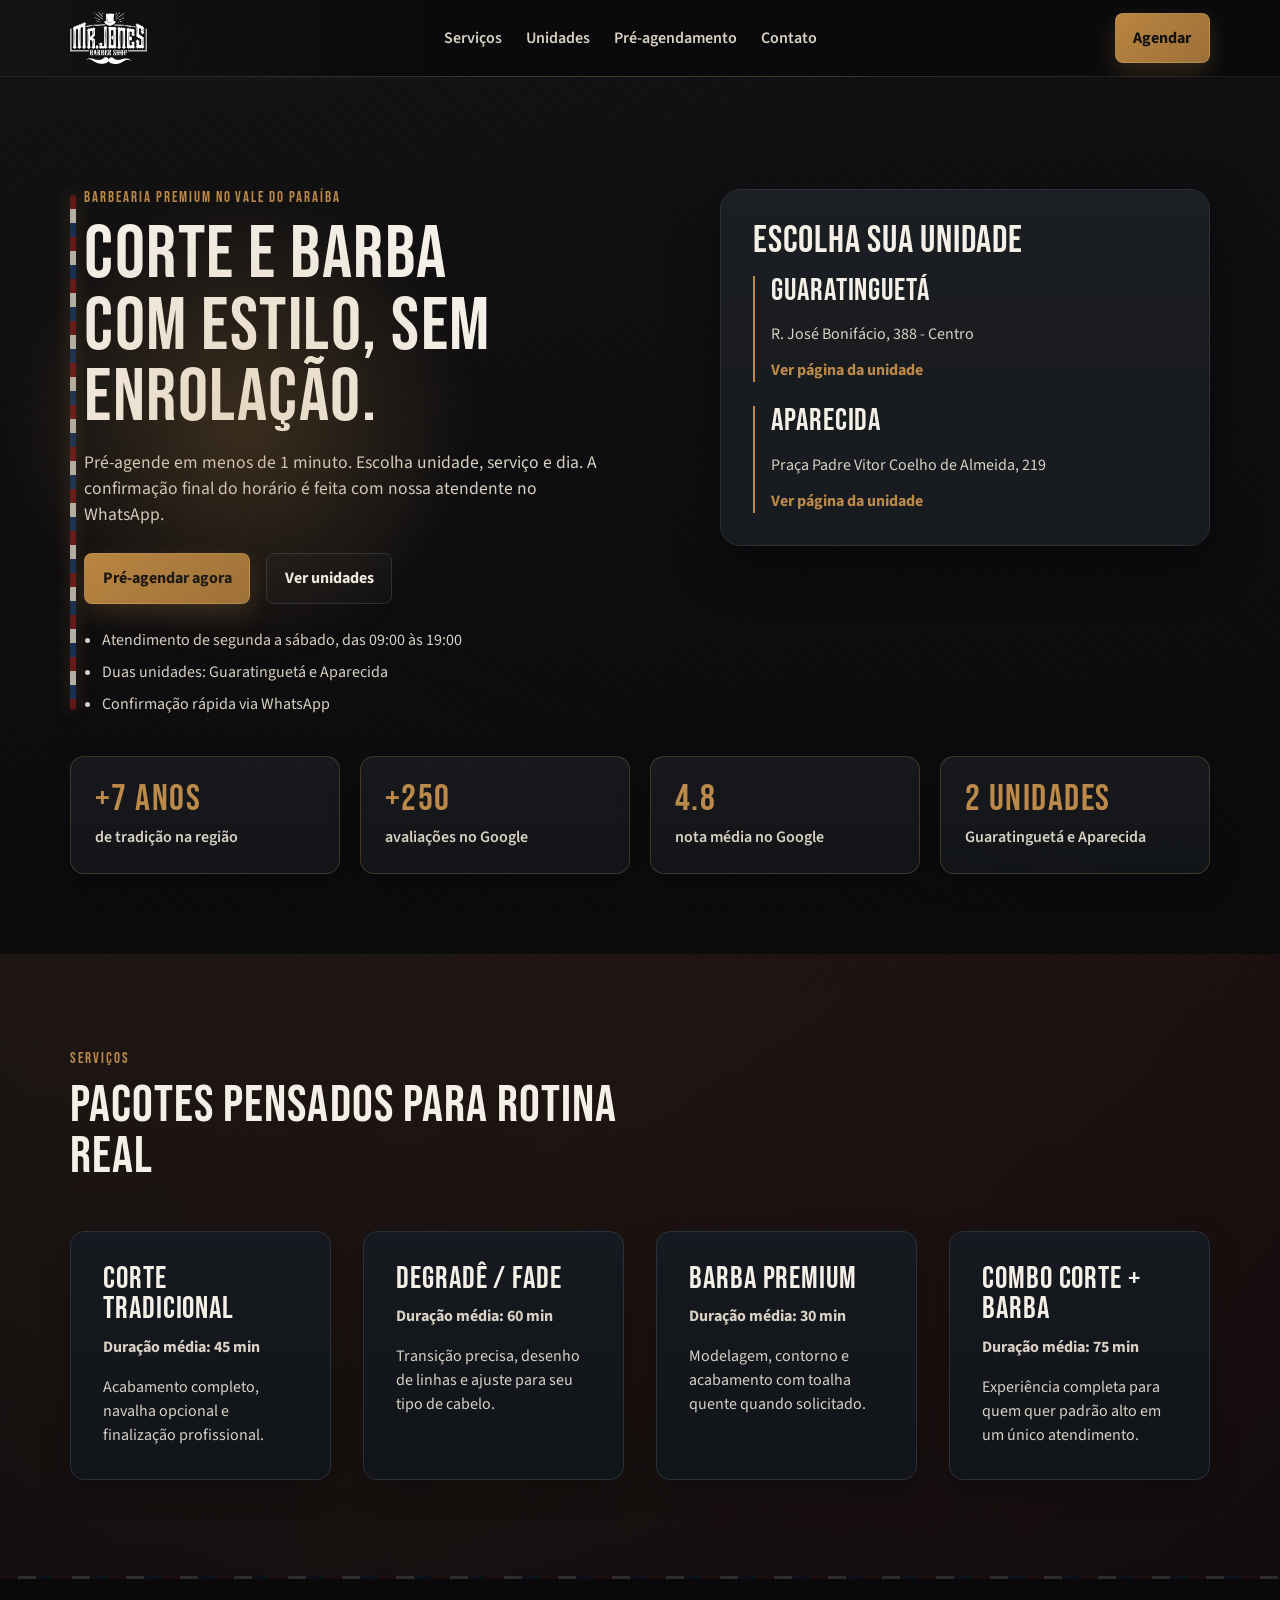
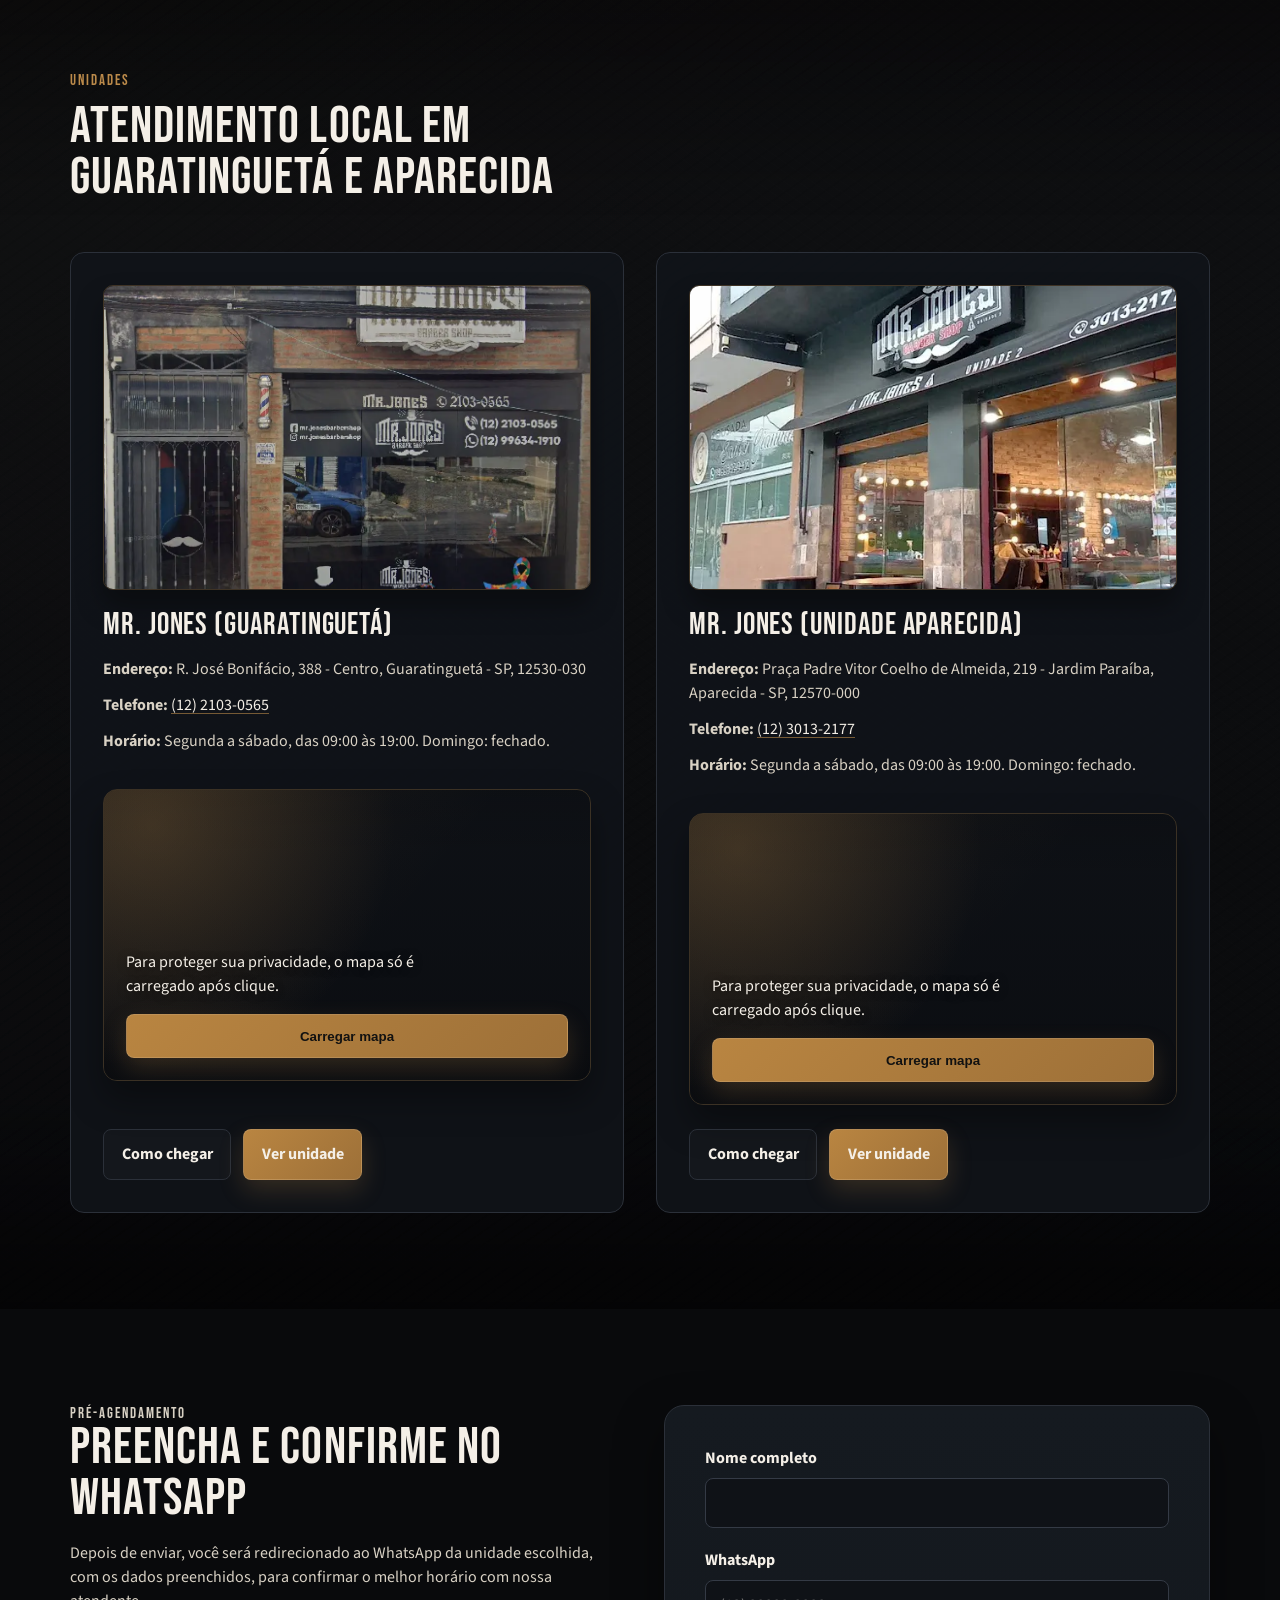
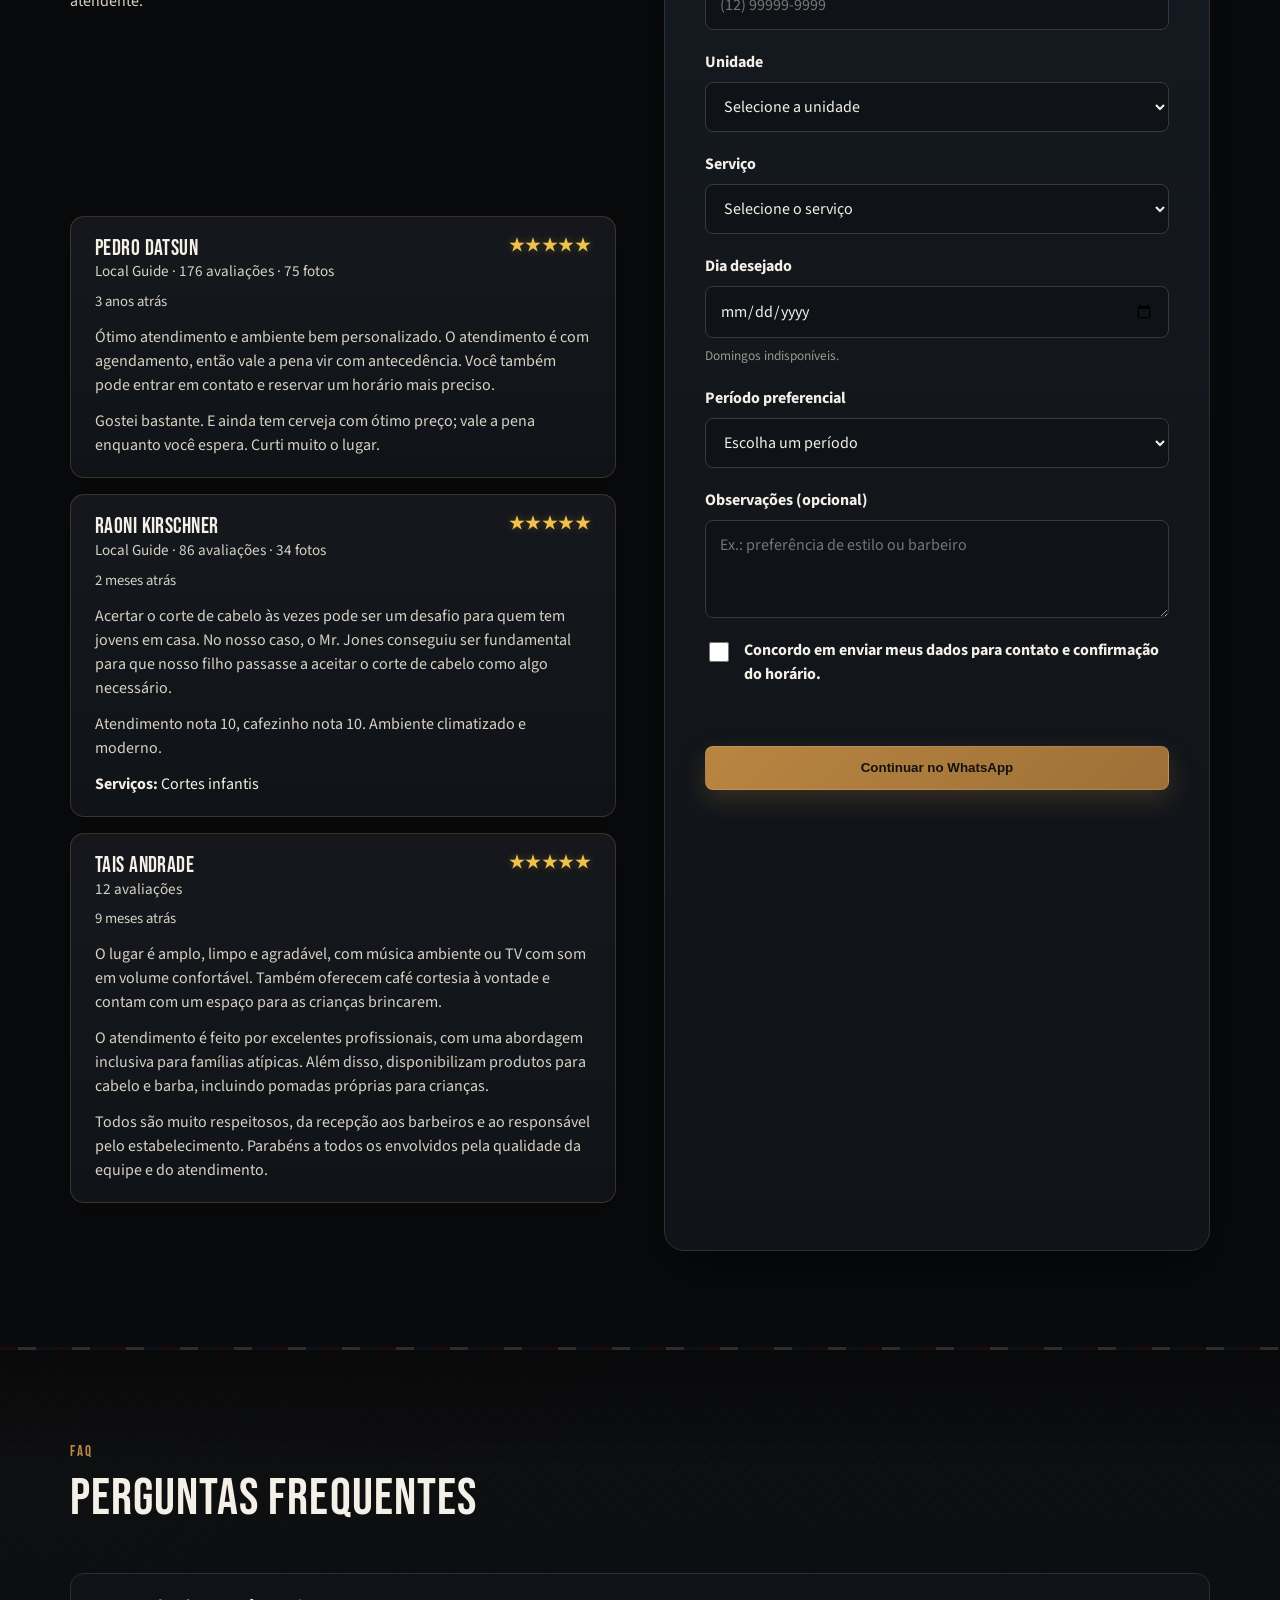
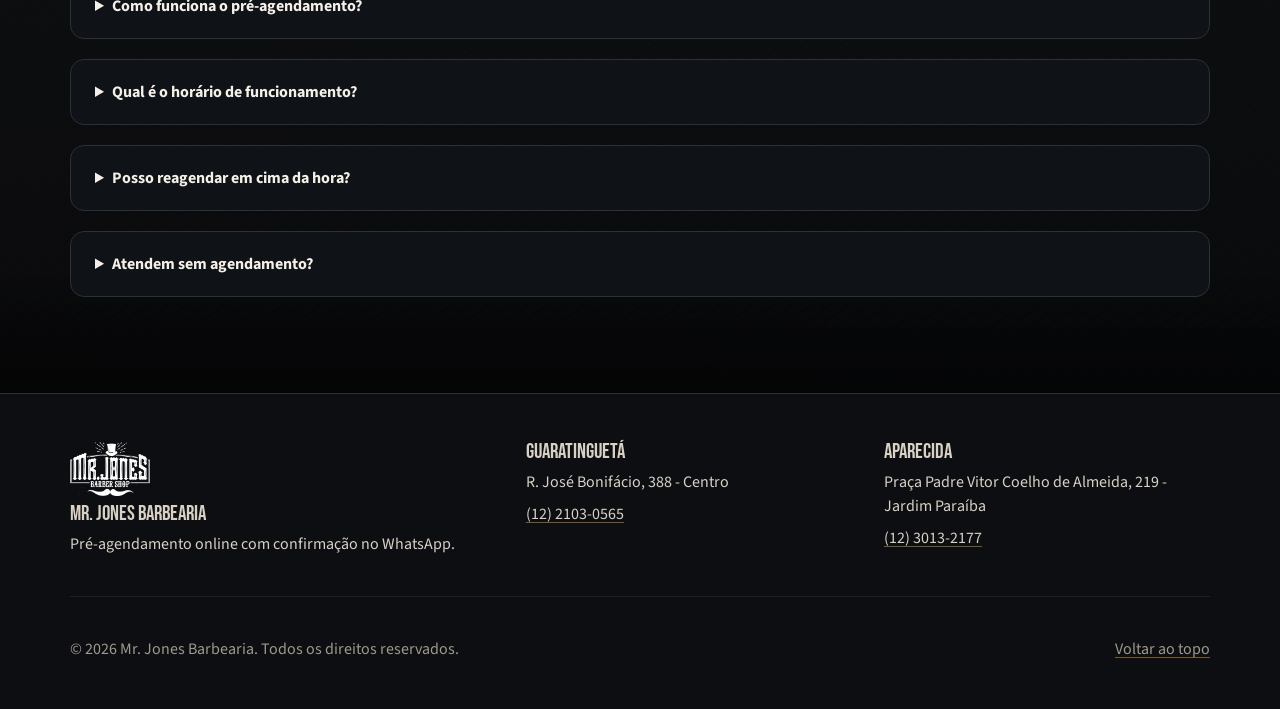
==== index.html @ 16ee0f57 "feat: landing page Mr. Jones com SEO local e mapas sob clique" ====
﻿<!doctype html>
<html lang="pt-BR">
<head>
  <meta charset="utf-8">
  <meta http-equiv="x-ua-compatible" content="ie=edge">
  <meta name="viewport" content="width=device-width, initial-scale=1">
  <title>Mr. Jones Barbearia | Guaratinguetá e Aparecida | Pré-agendamento</title>
  <meta name="description" content="Barbearia Mr. Jones em Guaratinguetá e Aparecida. Corte, barba e combo com pré-agendamento online e confirmação rápida no WhatsApp.">
  <meta name="robots" content="index,follow,max-image-preview:large,max-snippet:-1,max-video-preview:-1">
  <meta name="theme-color" content="#101113">
  <meta name="author" content="Mr. Jones Barbearia">
  <meta property="og:type" content="website">
  <meta property="og:locale" content="pt_BR">
  <meta property="og:title" content="Mr. Jones Barbearia | Guaratinguetá e Aparecida">
  <meta property="og:description" content="Pré-agende seu horário online e confirme com nosso atendimento pelo WhatsApp.">
  <meta property="og:url" content="https://SEU-DOMINIO.com.br/">
  <meta property="og:image" content="https://SEU-DOMINIO.com.br/assets/og-mr-jones.svg">
  <meta name="twitter:card" content="summary_large_image">
  <meta name="twitter:title" content="Mr. Jones Barbearia">
  <meta name="twitter:description" content="Corte e barba em Guaratinguetá e Aparecida com pré-agendamento online.">
  <link rel="canonical" href="https://SEU-DOMINIO.com.br/">
  <link rel="preconnect" href="https://fonts.googleapis.com">
  <link rel="preconnect" href="https://fonts.gstatic.com" crossorigin>
  <link href="https://fonts.googleapis.com/css2?family=Bebas+Neue&family=Source+Sans+3:wght@400;500;600;700&display=swap" rel="stylesheet">
  <link rel="icon" href="/assets/favicon.svg" type="image/svg+xml">
  <link rel="stylesheet" href="assets/site.css">
  <script type="application/ld+json">
    {
      "@context": "https://schema.org",
      "@graph": [
        {
          "@type": "Barbershop",
          "@id": "https://SEU-DOMINIO.com.br/#guaratingueta",
          "name": "Mr. Jones (Guaratinguetá)",
          "url": "https://SEU-DOMINIO.com.br/",
          "telephone": "+55 12 2103-0565",
          "address": {
            "@type": "PostalAddress",
            "streetAddress": "R. José Bonifácio, 388 - Centro",
            "addressLocality": "Guaratinguetá",
            "addressRegion": "SP",
            "postalCode": "12530-030",
            "addressCountry": "BR"
          },
          "areaServed": ["Guaratinguetá", "Aparecida"],
          "openingHoursSpecification": [
            {
              "@type": "OpeningHoursSpecification",
              "dayOfWeek": ["Monday","Tuesday","Wednesday","Thursday","Friday","Saturday"],
              "opens": "09:00",
              "closes": "19:00"
            }
          ]
        },
        {
          "@type": "Barbershop",
          "@id": "https://SEU-DOMINIO.com.br/#aparecida",
          "name": "Mr. Jones (Unidade Aparecida)",
          "url": "https://SEU-DOMINIO.com.br/",
          "telephone": "+55 12 3013-2177",
          "address": {
            "@type": "PostalAddress",
            "streetAddress": "Praça Padre Vitor Coelho de Almeida, 219 - Jardim Paraíba",
            "addressLocality": "Aparecida",
            "addressRegion": "SP",
            "postalCode": "12570-000",
            "addressCountry": "BR"
          },
          "areaServed": ["Aparecida", "Guaratinguetá"],
          "openingHoursSpecification": [
            {
              "@type": "OpeningHoursSpecification",
              "dayOfWeek": ["Monday","Tuesday","Wednesday","Thursday","Friday","Saturday"],
              "opens": "09:00",
              "closes": "19:00"
            }
          ]
        },
        {
          "@type": "FAQPage",
          "@id": "https://SEU-DOMINIO.com.br/#faq",
          "mainEntity": [
            {
              "@type": "Question",
              "name": "Como funciona o pré-agendamento?",
              "acceptedAnswer": {
                "@type": "Answer",
                "text": "Você preenche o formulário com unidade, serviço e dia desejado. Depois, é direcionado ao WhatsApp para confirmar o horário com a atendente."
              }
            },
            {
              "@type": "Question",
              "name": "Qual é o horário de atendimento?",
              "acceptedAnswer": {
                "@type": "Answer",
                "text": "Atendemos de segunda a sábado, das 09:00 às 19:00. Domingo: fechado."
              }
            },
            {
              "@type": "Question",
              "name": "Posso escolher a unidade no agendamento?",
              "acceptedAnswer": {
                "@type": "Answer",
                "text": "Sim. No formulário, você escolhe entre Guaratinguetá e Aparecida antes de confirmar no WhatsApp."
              }
            }
          ]
        }
      ]
    }
  </script>
</head>
<body>
  <a class="skip-link" href="#conteudo">Pular para o conteúdo principal</a>

  <header class="site-header" id="topo">
    <div class="container nav-wrap">
      <a href="#topo" class="brand" aria-label="Ir para o topo da página">
        <img class="brand-logo" src="/assets/img/logo-branca.webp" alt="Mr. Jones Barbearia" width="560" height="379">
      </a>
      <nav class="main-nav" aria-label="Navegação principal">
        <a href="/servicos/">Serviços</a>
        <a href="/unidades/">Unidades</a>
        <a href="#pre-agendamento">Pré-agendamento</a>
        <a href="#contato">Contato</a>
      </nav>
      <a class="btn btn-primary nav-cta" href="#pre-agendamento">Agendar</a>
      <button class="menu-toggle" type="button" aria-expanded="false" aria-controls="mobile-nav">
        Menu
      </button>
    </div>
    <nav class="mobile-nav" id="mobile-nav" aria-label="Navegação mobile">
      <a href="/servicos/">Serviços</a>
      <a href="/unidades/">Unidades</a>
      <a href="#pre-agendamento">Pré-agendamento</a>
      <a href="#contato">Contato</a>
    </nav>
  </header>

  <main id="conteudo">
    <section class="hero section-dark">
      <div class="texture-layer" aria-hidden="true"></div>
      <div class="container hero-grid">
        <div class="hero-copy" data-reveal>
          <p class="eyebrow">Barbearia premium no Vale do Paraíba</p>
          <h1>Corte e barba com estilo, sem enrolação.</h1>
          <p class="hero-lead">
            Pré-agende em menos de 1 minuto. Escolha unidade, serviço e dia. A confirmação final do horário é feita com nossa atendente no WhatsApp.
          </p>
          <div class="hero-actions">
            <a class="btn btn-primary" href="#pre-agendamento">Pré-agendar agora</a>
            <a class="btn btn-ghost" href="/unidades/">Ver unidades</a>
          </div>
          <ul class="hero-points" aria-label="Diferenciais">
            <li>Atendimento de segunda a sábado, das 09:00 às 19:00</li>
            <li>Duas unidades: Guaratinguetá e Aparecida</li>
            <li>Confirmação rápida via WhatsApp</li>
          </ul>
        </div>
        <aside class="hero-panel" data-reveal>
          <h2>Escolha sua unidade</h2>
          <div class="unit-quick">
            <article>
              <h3>Guaratinguetá</h3>
              <p>R. José Bonifácio, 388 - Centro</p>
              <a href="/unidades/guaratingueta/" class="text-link">Ver página da unidade</a>
            </article>
            <article>
              <h3>Aparecida</h3>
              <p>Praça Padre Vitor Coelho de Almeida, 219</p>
              <a href="/unidades/aparecida/" class="text-link">Ver página da unidade</a>
            </article>
          </div>
        </aside>
      </div>
      <div class="container authority-strip" data-reveal>
        <article class="authority-item">
          <p class="authority-number">+7 anos</p>
          <p class="authority-label">de tradição na região</p>
        </article>
        <article class="authority-item">
          <p class="authority-number">+250</p>
          <p class="authority-label">avaliações no Google</p>
        </article>
        <article class="authority-item">
          <p class="authority-number">4.8</p>
          <p class="authority-label">nota média no Google</p>
        </article>
        <article class="authority-item">
          <p class="authority-number">2 unidades</p>
          <p class="authority-label">Guaratinguetá e Aparecida</p>
        </article>
      </div>
    </section>

    <section class="section" id="servicos">
      <div class="container">
        <div class="section-head" data-reveal>
          <p class="eyebrow">Serviços</p>
          <h2>Pacotes pensados para rotina real</h2>
        </div>
        <div class="services-grid">
          <article class="card" data-reveal>
            <h3>Corte Tradicional</h3>
            <p class="card-meta">Duração média: 45 min</p>
            <p>Acabamento completo, navalha opcional e finalização profissional.</p>
          </article>
          <article class="card" data-reveal>
            <h3>Degradê / Fade</h3>
            <p class="card-meta">Duração média: 60 min</p>
            <p>Transição precisa, desenho de linhas e ajuste para seu tipo de cabelo.</p>
          </article>
          <article class="card" data-reveal>
            <h3>Barba Premium</h3>
            <p class="card-meta">Duração média: 30 min</p>
            <p>Modelagem, contorno e acabamento com toalha quente quando solicitado.</p>
          </article>
          <article class="card" data-reveal>
            <h3>Combo Corte + Barba</h3>
            <p class="card-meta">Duração média: 75 min</p>
            <p>Experiência completa para quem quer padrão alto em um único atendimento.</p>
          </article>
        </div>
      </div>
    </section>

    <section class="section section-dark" id="unidades">
      <div class="texture-layer texture-layer-soft" aria-hidden="true"></div>
      <div class="container">
        <div class="section-head" data-reveal>
          <p class="eyebrow">Unidades</p>
          <h2>Atendimento local em Guaratinguetá e Aparecida</h2>
        </div>
        <div class="units-grid">
          <article class="unit-card" id="unidade-guaratingueta" data-reveal>
            <img class="unit-photo" src="assets/img/fachada-guaratingueta.webp" alt="Fachada da unidade Mr. Jones em Guaratinguetá" width="1001" height="815" loading="lazy">
            <h3>Mr. Jones (Guaratinguetá)</h3>
            <p><strong>Endereço:</strong> R. José Bonifácio, 388 - Centro, Guaratinguetá - SP, 12530-030</p>
            <p><strong>Telefone:</strong> <a href="tel:+551221030565">(12) 2103-0565</a></p>
            <p><strong>Horário:</strong> Segunda a sábado, das 09:00 às 19:00. Domingo: fechado.</p>
            <div class="unit-map-wrap">
              <div class="map-gate" data-map-embed data-map-title="Mapa da unidade Mr. Jones Guaratinguetá" data-map-src="https://www.google.com/maps/embed?pb=!1m18!1m12!1m3!1d3677.715045527085!2d-45.1947347!3d-22.813020299999998!2m3!1f0!2f0!3f0!3m2!1i1024!2i768!4f13.1!3m3!1m2!1s0x94ccc457a8fec66d%3A0xc14eb8229929caf8!2sMr.%20Jones%20(Guaratinguet%C3%A1)!5e0!3m2!1spt-BR!2sbr!4v1773173645947!5m2!1spt-BR!2sbr">
                <img class="map-cover" src="/maps-guara.png" alt="Prévia do mapa da unidade Mr. Jones Guaratinguetá" width="1024" height="1024" loading="lazy" decoding="async">
                <div class="map-gate-overlay">
                  <p>Para proteger sua privacidade, o mapa só é carregado após clique.</p>
                  <button type="button" class="btn btn-primary map-load-btn">Carregar mapa</button>
                </div>
              </div>
            </div>
            <div class="unit-actions">
              <a class="btn btn-ghost" href="https://www.google.com/maps/search/?api=1&query=R.+Jose+Bonifacio,+388+-+Centro,+Guaratingueta+-+SP" target="_blank" rel="noopener noreferrer">Como chegar</a>
              <a class="btn btn-primary" href="/unidades/guaratingueta/">Ver unidade</a>
            </div>
          </article>
          <article class="unit-card" id="unidade-aparecida" data-reveal>
            <img class="unit-photo" src="assets/img/fachada-aparecida.webp" alt="Fachada da unidade Mr. Jones em Aparecida" width="574" height="1020" loading="lazy">
            <h3>Mr. Jones (Unidade Aparecida)</h3>
            <p><strong>Endereço:</strong> Praça Padre Vitor Coelho de Almeida, 219 - Jardim Paraíba, Aparecida - SP, 12570-000</p>
            <p><strong>Telefone:</strong> <a href="tel:+551230132177">(12) 3013-2177</a></p>
            <p><strong>Horário:</strong> Segunda a sábado, das 09:00 às 19:00. Domingo: fechado.</p>
            <div class="unit-map-wrap">
              <div class="map-gate" data-map-embed data-map-title="Mapa da unidade Mr. Jones Aparecida" data-map-src="https://www.google.com/maps/embed?pb=!1m18!1m12!1m3!1d3677.0380559800387!2d-45.2244747!3d-22.838081499999998!2m3!1f0!2f0!3f0!3m2!1i1024!2i768!4f13.1!3m3!1m2!1s0x94ccc31ebae0893d%3A0xf783b76e450ad492!2sMr.%20Jones%20(Unidade%20Aparecida)!5e0!3m2!1spt-BR!2sbr!4v1773173598299!5m2!1spt-BR!2sbr">
                <img class="map-cover" src="/maps-aparecida.png" alt="Prévia do mapa da unidade Mr. Jones Aparecida" width="1024" height="1024" loading="lazy" decoding="async">
                <div class="map-gate-overlay">
                  <p>Para proteger sua privacidade, o mapa só é carregado após clique.</p>
                  <button type="button" class="btn btn-primary map-load-btn">Carregar mapa</button>
                </div>
              </div>
            </div>
            <div class="unit-actions">
              <a class="btn btn-ghost" href="https://www.google.com/maps/search/?api=1&query=Praca+Padre+Vitor+Coelho+de+Almeida,+219+-+Jardim+Paraiba,+Aparecida+-+SP" target="_blank" rel="noopener noreferrer">Como chegar</a>
              <a class="btn btn-primary" href="/unidades/aparecida/">Ver unidade</a>
            </div>
          </article>
        </div>
      </div>
    </section>

    <section class="section" id="pre-agendamento">
      <div class="container booking-grid">
        <div class="section-head booking-copy" data-reveal>
          <p class="eyebrow">Pré-agendamento</p>
          <h2>Preencha e confirme no WhatsApp</h2>
          <p>
            Depois de enviar, você será redirecionado ao WhatsApp da unidade escolhida, com os dados preenchidos, para confirmar o melhor horário com nossa atendente.
          </p>
          <div class="reviews-stack" aria-label="Avaliações de clientes">
            <article class="review-card" data-reveal>
              <header class="review-head">
                <div class="review-author">
                  <h3>Marco Aurélio Borges Silva</h3>
                  <p>2 avaliações</p>
                </div>
                <p class="review-stars" aria-label="5 de 5">&#9733;&#9733;&#9733;&#9733;&#9733;</p>
              </header>
              <p class="review-time">há um ano</p>
              <p>Sou cliente desde a inauguração. Excelente atendimento.</p>
            </article>

            <article class="review-card" data-reveal>
              <header class="review-head">
                <div class="review-author">
                  <h3>Pedro Datsun</h3>
                  <p>Local Guide · 176 avaliações · 75 fotos</p>
                </div>
                <p class="review-stars" aria-label="5 de 5">&#9733;&#9733;&#9733;&#9733;&#9733;</p>
              </header>
              <p class="review-time">3 anos atrás</p>
              <p>
                Ótimo atendimento e ambiente bem personalizado. O atendimento é com agendamento, então vale a pena vir com antecedência.
                Você também pode entrar em contato e reservar um horário mais preciso.
              </p>
              <p>
                Gostei bastante. E ainda tem cerveja com ótimo preço; vale a pena enquanto você espera.
                Curti muito o lugar.
              </p>
            </article>

            <article class="review-card" data-reveal>
              <header class="review-head">
                <div class="review-author">
                  <h3>Raoni Kirschner</h3>
                  <p>Local Guide · 86 avaliações · 34 fotos</p>
                </div>
                <p class="review-stars" aria-label="5 de 5">&#9733;&#9733;&#9733;&#9733;&#9733;</p>
              </header>
              <p class="review-time">2 meses atrás</p>
              <p>
                Acertar o corte de cabelo às vezes pode ser um desafio para quem tem jovens em casa.
                No nosso caso, o Mr. Jones conseguiu ser fundamental para que nosso filho passasse a
                aceitar o corte de cabelo como algo necessário.
              </p>
              <p>Atendimento nota 10, cafezinho nota 10. Ambiente climatizado e moderno.</p>
              <p class="review-service"><strong>Serviços:</strong> Cortes infantis</p>
            </article>

            <article class="review-card" data-reveal>
              <header class="review-head">
                <div class="review-author">
                  <h3>Tais Andrade</h3>
                  <p>12 avaliações</p>
                </div>
                <p class="review-stars" aria-label="5 de 5">&#9733;&#9733;&#9733;&#9733;&#9733;</p>
              </header>
              <p class="review-time">9 meses atrás</p>
              <p>
                O lugar é amplo, limpo e agradável, com música ambiente ou TV com som em volume confortável.
                Também oferecem café cortesia à vontade e contam com um espaço para as crianças brincarem.
              </p>
              <p>
                O atendimento é feito por excelentes profissionais, com uma abordagem inclusiva para famílias atípicas.
                Além disso, disponibilizam produtos para cabelo e barba, incluindo pomadas próprias para crianças.
              </p>
              <p>
                Todos são muito respeitosos, da recepção aos barbeiros e ao responsável pelo estabelecimento.
                Parabéns a todos os envolvidos pela qualidade da equipe e do atendimento.
              </p>
            </article>
          </div>
        </div>

        <form class="booking-form" id="booking-form" novalidate data-reveal>
          <div class="form-row">
            <label for="nome">Nome completo</label>
            <input id="nome" name="nome" type="text" autocomplete="name" required>
          </div>

          <div class="form-row">
            <label for="telefone">WhatsApp</label>
            <input id="telefone" name="telefone" type="tel" autocomplete="tel" placeholder="(12) 99999-9999" required>
          </div>

          <div class="form-row">
            <label for="unidade">Unidade</label>
            <select id="unidade" name="unidade" required>
              <option value="">Selecione a unidade</option>
              <option value="guaratingueta">Mr. Jones (Guaratinguetá)</option>
              <option value="aparecida">Mr. Jones (Unidade Aparecida)</option>
            </select>
          </div>

          <div class="form-row">
            <label for="servico">Serviço</label>
            <select id="servico" name="servico" required>
              <option value="">Selecione o serviço</option>
              <option value="Corte Tradicional">Corte Tradicional</option>
              <option value="Degradê / Fade">Degradê / Fade</option>
              <option value="Barba Premium">Barba Premium</option>
              <option value="Combo Corte + Barba">Combo Corte + Barba</option>
            </select>
          </div>

          <div class="form-row">
            <label for="data">Dia desejado</label>
            <input id="data" name="data" type="date" required>
            <small class="hint">Domingos indisponíveis.</small>
          </div>

          <div class="form-row">
            <label for="periodo">Período preferencial</label>
            <select id="periodo" name="periodo" required>
              <option value="">Escolha um período</option>
              <option value="Manhã (09:00-12:00)">Manhã (09:00-12:00)</option>
              <option value="Tarde (12:00-17:00)">Tarde (12:00-17:00)</option>
              <option value="Fim de tarde (17:00-19:00)">Fim de tarde (17:00-19:00)</option>
            </select>
          </div>

          <div class="form-row">
            <label for="observacoes">Observações (opcional)</label>
            <textarea id="observacoes" name="observacoes" rows="3" placeholder="Ex.: preferência de estilo ou barbeiro"></textarea>
          </div>

          <div class="form-row checkbox-row">
            <input id="consentimento" name="consentimento" type="checkbox" required>
            <label for="consentimento">Concordo em enviar meus dados para contato e confirmação do horário.</label>
          </div>

          <p class="form-feedback" id="form-feedback" role="status" aria-live="polite"></p>

          <button type="submit" class="btn btn-primary btn-block">Continuar no WhatsApp</button>
        </form>
      </div>
    </section>

    <section class="section section-dark" id="faq">
      <div class="texture-layer texture-layer-soft" aria-hidden="true"></div>
      <div class="container">
        <div class="section-head" data-reveal>
          <p class="eyebrow">FAQ</p>
          <h2>Perguntas frequentes</h2>
        </div>
        <div class="faq-grid">
          <details data-reveal>
            <summary>Como funciona o pré-agendamento?</summary>
            <p>Você escolhe unidade, serviço e dia desejado. Em seguida, abrimos o WhatsApp da unidade para confirmação final do horário.</p>
          </details>
          <details data-reveal>
            <summary>Qual é o horário de funcionamento?</summary>
            <p>Segunda a sábado, das 09:00 às 19:00. Domingo: fechado.</p>
          </details>
          <details data-reveal>
            <summary>Posso reagendar em cima da hora?</summary>
            <p>Sim, sujeito à disponibilidade da agenda da unidade. O canal mais rápido para ajuste é o WhatsApp.</p>
          </details>
          <details data-reveal>
            <summary>Atendem sem agendamento?</summary>
            <p>Quando houver vaga no momento, sim. Recomendamos pré-agendar para reduzir a espera.</p>
          </details>
        </div>
      </div>
    </section>
  </main>

  <footer class="site-footer" id="contato">
    <div class="container footer-grid">
      <div>
        <img class="footer-logo" src="/assets/img/logo-branca.webp" alt="Mr. Jones Barbearia" width="560" height="379">
        <p class="footer-title">Mr. Jones Barbearia</p>
        <p>Pré-agendamento online com confirmação no WhatsApp.</p>
      </div>
      <div>
        <p class="footer-title">Guaratinguetá</p>
        <p>R. José Bonifácio, 388 - Centro</p>
        <p><a href="tel:+551221030565">(12) 2103-0565</a></p>
      </div>
      <div>
        <p class="footer-title">Aparecida</p>
        <p>Praça Padre Vitor Coelho de Almeida, 219 - Jardim Paraíba</p>
        <p><a href="tel:+551230132177">(12) 3013-2177</a></p>
      </div>
    </div>
    <div class="container footer-bottom">
      <p>© <span id="year"></span> Mr. Jones Barbearia. Todos os direitos reservados.</p>
      <a href="#topo">Voltar ao topo</a>
    </div>
  </footer>

  <script src="assets/site.js" defer></script>
</body>
</html>
---- assets/site.css ----
:root {
  --bg-900: #090a0c;
  --bg-850: #101113;
  --bg-800: #14171b;
  --bg-700: #1a1f26;
  --text-100: #f4efe7;
  --text-200: #d8d1c4;
  --text-300: #9f988c;
  --accent: #bb8a4a;
  --accent-2: #8f1d1d;
  --gold-star: #f0c24b;
  --barber-red: #862020;
  --barber-blue: #1f3d69;
  --barber-ivory: #e9e2d6;
  --line: #2b3039;
  --success: #2c8b66;
  --motion-fast: 240ms;
  --motion-med: 420ms;
  --motion-slow: 14s;
  --scroll-shift: 0px;

  --shadow-soft: 0 10px 30px rgba(0, 0, 0, 0.24);
  --shadow-hard: 0 20px 50px rgba(0, 0, 0, 0.42);

  --space-1: 4px;
  --space-2: 8px;
  --space-3: 12px;
  --space-4: 16px;
  --space-5: 20px;
  --space-6: 24px;
  --space-8: 32px;
  --space-10: 40px;
  --space-12: 48px;
  --space-16: 64px;
  --space-20: 80px;

  --radius-sm: 8px;
  --radius-md: 14px;
  --radius-lg: 20px;

  --container: 1140px;

  --font-heading: "Bebas Neue", "Arial Narrow", sans-serif;
  --font-body: "Source Sans 3", "Segoe UI", sans-serif;
}

*,
*::before,
*::after {
  box-sizing: border-box;
}

html {
  scroll-behavior: smooth;
}

body {
  margin: 0;
  background:
    radial-gradient(circle at 12% 8%, rgba(187, 138, 74, 0.1), transparent 33%),
    radial-gradient(circle at 84% 16%, rgba(143, 29, 29, 0.11), transparent 38%),
    linear-gradient(160deg, rgba(255, 255, 255, 0.02), transparent 35%),
    var(--bg-900);
  color: var(--text-100);
  font: 400 1rem/1.5 var(--font-body);
  min-height: 100%;
  text-rendering: optimizeLegibility;
  position: relative;
  isolation: isolate;
  overflow-x: hidden;
}

body::before,
body::after {
  content: "";
  position: fixed;
  pointer-events: none;
}

body::before {
  inset: -10%;
  z-index: 0;
  background-image:
    repeating-linear-gradient(
      115deg,
      rgba(255, 255, 255, 0.02) 0 1px,
      transparent 1px 7px
    ),
    repeating-linear-gradient(
      25deg,
      rgba(0, 0, 0, 0.16) 0 2px,
      transparent 2px 9px
    );
  mix-blend-mode: soft-light;
  opacity: 0.4;
  animation: steelDrift 26s linear infinite;
  transform: translate3d(0, calc(var(--scroll-shift) * -0.07), 0);
}

body::after {
  inset: 0;
  z-index: 0;
  background-image:
    radial-gradient(circle, rgba(255, 255, 255, 0.05) 0 1px, transparent 1px),
    radial-gradient(circle, rgba(255, 255, 255, 0.035) 0 1px, transparent 1px);
  background-size: 3px 3px, 4px 4px;
  background-position: 0 0, 1px 2px;
  opacity: 0.16;
  animation: grainShift 1.8s steps(2, end) infinite;
  transform: translate3d(0, calc(var(--scroll-shift) * -0.02), 0);
}

body > .site-header,
body > main,
body > .site-footer {
  position: relative;
  z-index: 1;
}

img {
  max-width: 100%;
  display: block;
}

a {
  color: inherit;
  text-decoration-color: rgba(187, 138, 74, 0.6);
  text-underline-offset: 3px;
}

a:hover,
a:focus-visible {
  text-decoration-color: var(--accent);
}

.skip-link {
  position: absolute;
  left: -9999px;
  top: auto;
}

.skip-link:focus {
  left: var(--space-4);
  top: var(--space-4);
  background: var(--bg-700);
  border: 1px solid var(--accent);
  padding: var(--space-2) var(--space-4);
  border-radius: var(--radius-sm);
  z-index: 999;
}

.container {
  width: min(var(--container), calc(100% - 2rem));
  margin-inline: auto;
}

.section {
  position: relative;
  padding: clamp(4.5rem, 8vw, 6rem) 0;
}

.section-dark {
  background: linear-gradient(180deg, rgba(16, 17, 19, 0.9), rgba(9, 10, 12, 0.88));
}

.section-dark::before,
.section-dark::after {
  content: "";
  position: absolute;
  left: 0;
  right: 0;
  pointer-events: none;
}

.section-dark::before {
  top: 0;
  height: 3px;
  background: repeating-linear-gradient(
    90deg,
    var(--barber-red) 0 18px,
    var(--barber-ivory) 18px 36px,
    var(--barber-blue) 36px 54px
  );
  opacity: 0.3;
  animation: stripeRun var(--motion-slow) linear infinite;
}

.section-dark::after {
  top: 0;
  bottom: 0;
  background: linear-gradient(
    180deg,
    rgba(0, 0, 0, 0.42) 0%,
    transparent 18%,
    transparent 82%,
    rgba(0, 0, 0, 0.46) 100%
  );
}

.texture-layer {
  position: absolute;
  inset: 0;
  pointer-events: none;
  background-image:
    linear-gradient(140deg, rgba(187, 138, 74, 0.12), transparent 42%),
    linear-gradient(18deg, rgba(143, 29, 29, 0.12), transparent 45%),
    repeating-linear-gradient(
      35deg,
      rgba(255, 255, 255, 0.03) 0 1px,
      transparent 1px 8px
    ),
    repeating-linear-gradient(
      -35deg,
      rgba(0, 0, 0, 0.16) 0 2px,
      transparent 2px 11px
    );
  background-size: auto, auto, 420px 420px, 360px 360px;
  background-position: center center, center center, 0 0, 0 0;
  mix-blend-mode: soft-light;
  opacity: 0.66;
  animation: textureDrift 22s linear infinite;
  transform: translate3d(0, calc(var(--scroll-shift) * -0.12), 0);
  will-change: transform;
}

.texture-layer-soft {
  opacity: 0.45;
  animation-duration: 30s;
}

.section > .container {
  position: relative;
  z-index: 1;
}

.site-header {
  position: sticky;
  top: 0;
  z-index: 20;
  background:
    linear-gradient(90deg, rgba(255, 255, 255, 0.035), transparent 35%),
    rgba(9, 10, 12, 0.88);
  backdrop-filter: blur(12px);
  border-bottom: 1px solid rgba(255, 255, 255, 0.06);
  transition: border-color var(--motion-fast) ease, box-shadow var(--motion-fast) ease;
}

.site-header::after {
  content: "";
  position: absolute;
  left: 0;
  right: 0;
  bottom: -1px;
  height: 1px;
  background: linear-gradient(90deg, transparent, rgba(187, 138, 74, 0.8), transparent);
  opacity: 0.4;
}

.site-header.is-scrolled {
  border-bottom-color: rgba(187, 138, 74, 0.24);
  box-shadow: 0 14px 30px rgba(0, 0, 0, 0.36);
}

.nav-wrap {
  min-height: 76px;
  display: flex;
  align-items: center;
  justify-content: space-between;
  gap: var(--space-4);
}

.brand {
  display: inline-flex;
  align-items: center;
  text-decoration: none;
}

.brand-logo {
  width: auto;
  height: 52px;
  object-fit: contain;
}

.main-nav {
  display: flex;
  align-items: center;
  gap: var(--space-6);
}

.main-nav a {
  position: relative;
  text-decoration: none;
  color: var(--text-200);
  font-weight: 600;
  transition: color var(--motion-fast) ease;
}

.main-nav a::after {
  content: "";
  position: absolute;
  left: 0;
  right: 0;
  bottom: -8px;
  height: 2px;
  border-radius: 999px;
  background: linear-gradient(90deg, var(--accent), transparent 85%);
  transform: scaleX(0);
  transform-origin: left;
  transition: transform var(--motion-fast) ease;
}

.main-nav a:hover,
.main-nav a:focus-visible {
  color: var(--text-100);
}

.main-nav a:hover::after,
.main-nav a:focus-visible::after {
  transform: scaleX(1);
}

.btn {
  border: 1px solid transparent;
  border-radius: var(--radius-sm);
  padding: 0.78rem 1.1rem;
  font-weight: 700;
  text-decoration: none;
  display: inline-flex;
  align-items: center;
  justify-content: center;
  transition:
    transform var(--motion-fast) ease,
    background-color var(--motion-fast) ease,
    border-color var(--motion-fast) ease,
    box-shadow var(--motion-fast) ease;
  min-height: 44px;
  position: relative;
  overflow: hidden;
}

.btn:hover,
.btn:focus-visible {
  transform: translateY(-2px);
}

.btn::after {
  content: "";
  position: absolute;
  top: -135%;
  left: -42%;
  width: 34%;
  height: 270%;
  background: linear-gradient(
    95deg,
    rgba(255, 255, 255, 0) 0%,
    rgba(255, 255, 255, 0.45) 48%,
    rgba(255, 255, 255, 0) 100%
  );
  opacity: 0;
  transform: translateX(-220%) rotate(16deg);
}

.btn:hover::after,
.btn:focus-visible::after {
  opacity: 0.85;
  animation: buttonSweep 860ms ease;
}

.btn-primary {
  background: linear-gradient(135deg, #b98541, #9d7038);
  color: #111;
  border-color: rgba(255, 255, 255, 0.12);
  box-shadow: 0 10px 24px rgba(187, 138, 74, 0.22);
}

.btn-primary:hover,
.btn-primary:focus-visible {
  background: linear-gradient(135deg, #c69553, #ad7c3f);
}

.btn-ghost {
  border-color: var(--line);
  color: var(--text-100);
  background: rgba(255, 255, 255, 0.02);
}

.btn-ghost:hover,
.btn-ghost:focus-visible {
  border-color: #4a515c;
  background: rgba(255, 255, 255, 0.05);
}

.btn-block {
  width: 100%;
}

.menu-toggle {
  display: none;
  appearance: none;
  border: 1px solid var(--line);
  background: transparent;
  color: var(--text-100);
  padding: 0.65rem 0.95rem;
  border-radius: var(--radius-sm);
  font-weight: 700;
  min-height: 44px;
}

.mobile-nav {
  display: none;
  border-top: 1px solid rgba(255, 255, 255, 0.07);
  background: #0e1014;
}

.mobile-nav a {
  display: block;
  padding: var(--space-4) 1rem;
  text-decoration: none;
  color: var(--text-200);
  border-bottom: 1px solid rgba(255, 255, 255, 0.05);
  font-weight: 600;
}

.mobile-nav.is-open {
  display: block;
}

.hero {
  padding: clamp(5rem, 9vw, 7rem) 0 clamp(4rem, 7vw, 5rem);
  position: relative;
  overflow: clip;
}

.hero::before {
  content: "";
  position: absolute;
  inset: 0;
  pointer-events: none;
  background:
    radial-gradient(circle at 18% 22%, rgba(255, 255, 255, 0.07), transparent 38%),
    linear-gradient(160deg, rgba(0, 0, 0, 0.35), transparent 45%);
  opacity: 0.42;
}

.hero::after {
  content: "";
  position: absolute;
  width: 38%;
  min-width: 240px;
  aspect-ratio: 1;
  right: -8%;
  top: 12%;
  border-radius: 50%;
  background: radial-gradient(circle, rgba(187, 138, 74, 0.25), transparent 68%);
  filter: blur(12px);
  pointer-events: none;
  animation: emberPulse 10s ease-in-out infinite;
  transform: translate3d(0, calc(var(--scroll-shift) * -0.22), 0);
}

.hero-grid {
  display: grid;
  grid-template-columns: 1.1fr 0.9fr;
  gap: clamp(2rem, 4vw, 3.25rem);
  align-items: start;
  margin-bottom: var(--space-10);
}

.eyebrow {
  margin: 0 0 var(--space-3);
  text-transform: uppercase;
  letter-spacing: 0.13em;
  color: var(--accent);
  font: 400 0.95rem/1.2 var(--font-heading);
}

h1,
h2,
h3,
h4 {
  margin: 0 0 var(--space-4);
  color: var(--text-100);
}

h1 {
  font: 400 clamp(2.6rem, 7vw, 4.7rem) / 0.95 var(--font-heading);
  letter-spacing: 0.02em;
  max-width: 15ch;
}

h2 {
  font: 400 clamp(2rem, 4.8vw, 3.25rem) / 0.98 var(--font-heading);
  letter-spacing: 0.02em;
}

h3 {
  font: 400 clamp(1.4rem, 2.4vw, 2rem) / 1 var(--font-heading);
  letter-spacing: 0.03em;
}

.hero-lead {
  margin: 0 0 var(--space-6);
  color: var(--text-200);
  font-size: 1.1rem;
  max-width: 58ch;
}

.hero-copy {
  position: relative;
  padding-left: 14px;
}

.hero-copy::before {
  content: "";
  position: absolute;
  left: 0;
  top: 6px;
  bottom: 6px;
  width: 6px;
  border-radius: 999px;
  background: repeating-linear-gradient(
    180deg,
    var(--barber-red) 0 14px,
    var(--barber-ivory) 14px 28px,
    var(--barber-blue) 28px 42px
  );
  box-shadow:
    0 0 16px rgba(187, 138, 74, 0.25),
    inset 0 0 8px rgba(0, 0, 0, 0.45);
  animation: poleFlow 3.2s linear infinite;
}

.hero-actions {
  display: flex;
  flex-wrap: wrap;
  gap: var(--space-4);
  margin-bottom: var(--space-6);
}

.hero-points {
  margin: 0;
  padding-left: 1.1rem;
  display: grid;
  gap: var(--space-2);
  color: var(--text-200);
}

.hero-panel {
  border: 1px solid var(--line);
  border-radius: var(--radius-lg);
  padding: var(--space-8);
  background:
    linear-gradient(180deg, rgba(255, 255, 255, 0.03), rgba(255, 255, 255, 0.01)),
    #14171b;
  box-shadow: var(--shadow-hard);
  position: relative;
  overflow: hidden;
  transition: transform var(--motion-med) ease, border-color var(--motion-med) ease;
}

.hero-panel::before {
  content: "";
  position: absolute;
  top: -110%;
  left: -36%;
  width: 64%;
  height: 250%;
  background: linear-gradient(
    100deg,
    rgba(255, 255, 255, 0) 0%,
    rgba(255, 255, 255, 0.08) 48%,
    rgba(255, 255, 255, 0) 100%
  );
  transform: translateX(-80%) rotate(10deg);
  animation: panelSweep 10s ease-in-out infinite;
}

.hero-panel h2 {
  font-size: clamp(1.8rem, 3vw, 2.4rem);
}

.unit-quick {
  display: grid;
  gap: var(--space-6);
}

.unit-quick article {
  border-left: 2px solid var(--accent);
  padding-left: var(--space-4);
}

.unit-quick p {
  margin: 0 0 var(--space-3);
  color: var(--text-200);
}

.text-link {
  color: var(--accent);
  text-decoration: none;
  font-weight: 700;
}

.text-link:hover,
.text-link:focus-visible {
  text-decoration: underline;
}

.section-head {
  max-width: 72ch;
  margin-bottom: clamp(2rem, 4vw, 3rem);
}

.authority-strip {
  display: grid;
  grid-template-columns: repeat(4, minmax(0, 1fr));
  gap: var(--space-5);
}

.authority-item {
  border: 1px solid rgba(187, 138, 74, 0.28);
  border-radius: var(--radius-md);
  padding: var(--space-6);
  background:
    linear-gradient(180deg, rgba(255, 255, 255, 0.04), rgba(255, 255, 255, 0.015)),
    rgba(16, 18, 22, 0.9);
  box-shadow: var(--shadow-soft);
  text-align: left;
}

.authority-number {
  margin: 0 0 var(--space-2);
  font: 400 clamp(1.7rem, 3vw, 2.3rem) / 1 var(--font-heading);
  letter-spacing: 0.04em;
  color: var(--accent);
}

.authority-label {
  margin: 0;
  color: var(--text-200);
  font-weight: 600;
}

.services-grid {
  display: grid;
  grid-template-columns: repeat(4, minmax(0, 1fr));
  gap: var(--space-8);
}

.card {
  border: 1px solid var(--line);
  border-radius: var(--radius-md);
  padding: var(--space-8);
  background: linear-gradient(180deg, #161a20, #111419);
  box-shadow: var(--shadow-soft);
  position: relative;
  overflow: hidden;
  transition:
    transform var(--motion-med) cubic-bezier(0.2, 0.75, 0.22, 1),
    border-color var(--motion-med) ease,
    box-shadow var(--motion-med) ease;
}

.card::before,
.unit-card::before,
.booking-form::before,
.faq-grid details::before {
  content: "";
  position: absolute;
  top: 0;
  left: -25%;
  width: 40%;
  height: 2px;
  background: linear-gradient(90deg, rgba(187, 138, 74, 0.9), transparent);
  opacity: 0.8;
  transform: translateX(-180%);
  transition: transform var(--motion-med) ease;
}

.card p {
  margin: 0;
  color: var(--text-200);
}

.card-meta {
  margin: -6px 0 var(--space-4) !important;
  color: var(--accent);
  font-weight: 700;
}

.units-grid {
  display: grid;
  grid-template-columns: repeat(2, minmax(0, 1fr));
  gap: var(--space-8);
}

.unit-card {
  border: 1px solid var(--line);
  border-radius: var(--radius-md);
  padding: var(--space-8);
  background: rgba(17, 20, 25, 0.92);
  display: flex;
  flex-direction: column;
  position: relative;
  overflow: hidden;
  transition:
    transform var(--motion-med) cubic-bezier(0.2, 0.75, 0.22, 1),
    border-color var(--motion-med) ease,
    box-shadow var(--motion-med) ease;
}

.unit-card p {
  margin: 0 0 var(--space-3);
  color: var(--text-200);
}

.unit-photo {
  width: 100%;
  height: auto;
  aspect-ratio: 16 / 10;
  object-fit: cover;
  border-radius: calc(var(--radius-md) - 4px);
  border: 1px solid rgba(187, 138, 74, 0.28);
  margin-bottom: var(--space-5);
  box-shadow: 0 16px 28px rgba(0, 0, 0, 0.32);
}

.unit-photo-hero {
  margin-bottom: var(--space-6);
}

.unit-card a {
  color: var(--text-100);
}

.unit-actions {
  margin-top: auto;
  padding-top: var(--space-6);
  display: flex;
  flex-wrap: wrap;
  gap: var(--space-3);
}

.unit-map-wrap {
  margin-top: var(--space-6);
  border-radius: var(--radius-md);
  overflow: hidden;
  border: 1px solid rgba(187, 138, 74, 0.26);
  box-shadow: 0 18px 34px rgba(0, 0, 0, 0.34);
  position: relative;
}

.unit-map-wrap::before {
  content: "";
  position: absolute;
  inset: 0;
  pointer-events: none;
  background:
    linear-gradient(180deg, rgba(0, 0, 0, 0.12), transparent 24%, transparent 80%, rgba(0, 0, 0, 0.28)),
    linear-gradient(130deg, rgba(187, 138, 74, 0.12), transparent 55%);
}

.map-gate {
  position: relative;
  min-height: 290px;
  overflow: hidden;
}

.map-cover {
  position: absolute;
  inset: 0;
  width: 100%;
  height: 100%;
  object-fit: cover;
  filter: saturate(0.92) contrast(1.02) brightness(0.72);
  transform: scale(1.02);
}

.map-gate::after {
  content: "";
  position: absolute;
  inset: 0;
  background:
    radial-gradient(circle at 10% 12%, rgba(187, 138, 74, 0.24), transparent 48%),
    linear-gradient(180deg, rgba(10, 12, 16, 0.18), rgba(10, 12, 16, 0.8));
  z-index: 1;
}

.map-gate-overlay {
  position: relative;
  z-index: 2;
  min-height: 290px;
  display: flex;
  flex-direction: column;
  justify-content: flex-end;
  gap: var(--space-4);
  padding: clamp(1rem, 2vw, 1.35rem);
}

.map-gate p {
  margin: 0;
  color: var(--text-100);
  max-width: 40ch;
  text-shadow: 0 1px 8px rgba(0, 0, 0, 0.5);
}

.map-gate-actions {
  display: flex;
  flex-wrap: wrap;
  gap: var(--space-3);
}

.unit-map-wrap iframe {
  display: block;
  width: 100%;
  min-height: 290px;
  border: 0;
  filter: grayscale(0.16) contrast(1.03) saturate(0.95);
}

.booking-grid {
  display: grid;
  grid-template-columns: minmax(0, 1fr) minmax(0, 1fr);
  gap: var(--space-12);
}

.booking-copy {
  display: flex;
  flex-direction: column;
}

.booking-copy > p {
  margin: 0;
  color: var(--text-200);
}

.reviews-stack {
  margin-top: var(--space-8);
  display: grid;
  gap: var(--space-4);
}

.review-card {
  border: 1px solid rgba(187, 138, 74, 0.26);
  border-radius: var(--radius-md);
  padding: var(--space-5) var(--space-6);
  background:
    linear-gradient(180deg, rgba(255, 255, 255, 0.03), rgba(255, 255, 255, 0.01)),
    rgba(15, 18, 23, 0.9);
  box-shadow: var(--shadow-soft);
  position: relative;
  overflow: hidden;
}

.review-card::before {
  content: "";
  position: absolute;
  top: 0;
  left: -30%;
  width: 44%;
  height: 2px;
  background: linear-gradient(90deg, rgba(187, 138, 74, 0.88), transparent);
  transform: translateX(-200%);
  transition: transform var(--motion-med) ease;
}

.review-head {
  display: flex;
  align-items: flex-start;
  justify-content: space-between;
  gap: var(--space-4);
  margin-bottom: var(--space-2);
}

.review-author h3 {
  margin: 0;
  font: 400 clamp(1.05rem, 2vw, 1.35rem) / 1.1 var(--font-heading);
  letter-spacing: 0.02em;
}

.review-author p {
  margin: var(--space-1) 0 0;
  color: var(--text-300);
  font-size: 0.95rem;
}

.review-card .review-stars {
  margin: 0;
  color: var(--gold-star);
  font: 700 1.08rem/1 var(--font-body);
  letter-spacing: 0.08em;
  white-space: nowrap;
  text-shadow: 0 0 8px rgba(240, 194, 75, 0.28);
}

.review-time {
  margin: 0 0 var(--space-3);
  color: var(--text-300);
  font-size: 0.92rem;
}

.review-card p {
  margin: 0 0 var(--space-3);
  color: var(--text-200);
}

.review-card p:last-child {
  margin-bottom: 0;
}

.review-service {
  margin-top: var(--space-4);
  color: var(--text-100) !important;
}

.booking-form {
  border: 1px solid var(--line);
  border-radius: var(--radius-lg);
  padding: var(--space-10);
  background: linear-gradient(180deg, #151a20, #101317);
  box-shadow: var(--shadow-hard);
  position: relative;
  overflow: hidden;
  transition: border-color var(--motion-med) ease, box-shadow var(--motion-med) ease;
}

.form-row {
  display: grid;
  gap: var(--space-2);
  margin-bottom: var(--space-5);
}

.form-row label {
  font-weight: 700;
}

input,
select,
textarea {
  width: 100%;
  border: 1px solid #343a45;
  background: #0f1217;
  color: var(--text-100);
  border-radius: var(--radius-sm);
  padding: 0.75rem 0.85rem;
  font: inherit;
  min-height: 44px;
  transition: border-color var(--motion-fast) ease, background-color var(--motion-fast) ease;
}

textarea {
  resize: vertical;
}

input:focus-visible,
select:focus-visible,
textarea:focus-visible,
.btn:focus-visible,
.menu-toggle:focus-visible,
.main-nav a:focus-visible,
.mobile-nav a:focus-visible {
  outline: 2px solid var(--accent);
  outline-offset: 2px;
}

.hint {
  color: var(--text-300);
}

.checkbox-row {
  grid-template-columns: auto 1fr;
  align-items: start;
  gap: var(--space-3);
}

.checkbox-row input[type="checkbox"] {
  width: 20px;
  height: 20px;
  margin-top: 4px;
  min-height: 20px;
}

.form-feedback {
  margin: 0 0 var(--space-4);
  min-height: 1.5em;
  color: var(--text-300);
}

.form-feedback.success {
  color: #7ad3b0;
}

.form-feedback.error {
  color: #f18f8f;
}

.faq-grid {
  display: grid;
  gap: var(--space-5);
}

.faq-grid details {
  border: 1px solid var(--line);
  border-radius: var(--radius-md);
  padding: var(--space-5) var(--space-6);
  background: rgba(17, 20, 25, 0.88);
  position: relative;
  overflow: hidden;
  transition: border-color var(--motion-fast) ease, transform var(--motion-fast) ease;
}

.faq-grid summary {
  cursor: pointer;
  font-weight: 700;
  min-height: 24px;
}

.faq-grid p {
  margin: var(--space-3) 0 0;
  color: var(--text-200);
}

.site-footer {
  border-top: 1px solid var(--line);
  background: #0c0e12;
  padding: var(--space-12) 0 var(--space-8);
}

.footer-grid {
  display: grid;
  grid-template-columns: 1.3fr 1fr 1fr;
  gap: var(--space-8);
  margin-bottom: var(--space-8);
}

.footer-title {
  margin: 0 0 var(--space-2);
  color: var(--accent);
  font: 400 1.3rem/1 var(--font-heading);
}

.footer-logo {
  width: auto;
  height: 54px;
  margin-bottom: var(--space-2);
}

.footer-grid p {
  margin: 0 0 var(--space-2);
  color: var(--text-200);
}

.footer-bottom {
  padding-top: var(--space-6);
  border-top: 1px solid rgba(255, 255, 255, 0.08);
  display: flex;
  justify-content: space-between;
  align-items: center;
  gap: var(--space-4);
  color: var(--text-300);
}

[data-reveal] {
  opacity: 0;
  transform: translateY(24px) scale(0.985);
  transition:
    opacity 0.66s cubic-bezier(0.22, 0.61, 0.36, 1),
    transform 0.66s cubic-bezier(0.22, 0.61, 0.36, 1);
  transition-delay: var(--reveal-delay, 0ms);
}

[data-reveal].is-visible {
  opacity: 1;
  transform: translateY(0) scale(1);
}

@media (hover: hover) and (pointer: fine) {
  .card:hover,
  .unit-card:hover {
    transform: translateY(-8px);
    border-color: rgba(187, 138, 74, 0.48);
    box-shadow: 0 20px 42px rgba(0, 0, 0, 0.38);
  }

  .booking-form:hover {
    border-color: rgba(187, 138, 74, 0.42);
    box-shadow: 0 24px 52px rgba(0, 0, 0, 0.4);
  }

  .faq-grid details:hover {
    transform: translateY(-2px);
    border-color: rgba(187, 138, 74, 0.32);
  }

  .hero-panel:hover {
    transform: translateY(-4px);
    border-color: rgba(187, 138, 74, 0.44);
  }

  .card:hover::before,
  .unit-card:hover::before,
  .booking-form:hover::before,
  .faq-grid details:hover::before,
  .review-card:hover::before {
    transform: translateX(420%);
  }

  .review-card:hover {
    border-color: rgba(187, 138, 74, 0.45);
    transform: translateY(-3px);
  }
}

@keyframes textureDrift {
  0% {
    background-position: center center, center center, 0 0, 0 0;
  }
  50% {
    background-position: center center, center center, 190px 80px, -160px 120px;
  }
  100% {
    background-position: center center, center center, 360px 150px, -320px 240px;
  }
}

@keyframes steelDrift {
  0% {
    background-position: 0 0, 0 0;
  }
  100% {
    background-position: 380px 210px, -260px 160px;
  }
}

@keyframes grainShift {
  0% {
    background-position: 0 0, 1px 2px;
  }
  25% {
    background-position: -2px 1px, 2px -1px;
  }
  50% {
    background-position: 1px -2px, 0 1px;
  }
  75% {
    background-position: 2px 0, -1px 0;
  }
  100% {
    background-position: 0 0, 1px 2px;
  }
}

@keyframes stripeRun {
  0% {
    background-position: 0 0;
  }
  100% {
    background-position: 220px 0;
  }
}

@keyframes buttonSweep {
  0% {
    transform: translateX(-220%) rotate(16deg);
  }
  100% {
    transform: translateX(460%) rotate(16deg);
  }
}

@keyframes panelSweep {
  0%,
  100% {
    transform: translateX(-85%) rotate(10deg);
  }
  50% {
    transform: translateX(220%) rotate(10deg);
  }
}

@keyframes emberPulse {
  0%,
  100% {
    opacity: 0.5;
    filter: blur(12px);
  }
  50% {
    opacity: 0.82;
    filter: blur(18px);
  }
}

@keyframes poleFlow {
  0% {
    background-position: 0 0;
  }
  100% {
    background-position: 0 56px;
  }
}

@media (max-width: 991px) {
  .main-nav,
  .nav-cta {
    display: none;
  }

  .menu-toggle {
    display: inline-flex;
    align-items: center;
    justify-content: center;
  }

  .hero-grid,
  .booking-grid,
  .footer-grid {
    grid-template-columns: 1fr;
  }

  .authority-strip {
    grid-template-columns: repeat(2, minmax(0, 1fr));
  }

  .services-grid {
    grid-template-columns: repeat(2, minmax(0, 1fr));
  }

  .units-grid {
    grid-template-columns: 1fr;
  }
}

@media (max-width: 767px) {
  .section,
  .hero {
    padding: var(--space-16) 0;
  }

  .services-grid {
    grid-template-columns: 1fr;
  }

  .authority-strip {
    grid-template-columns: 1fr;
  }

  .booking-form {
    padding: var(--space-6);
  }

  .review-head {
    flex-direction: column;
    gap: var(--space-2);
  }

  .footer-bottom {
    flex-direction: column;
    align-items: flex-start;
  }
}

@media (prefers-reduced-motion: reduce) {
  html {
    scroll-behavior: auto;
  }

  *,
  *::before,
  *::after {
    animation-duration: 0.01ms !important;
    animation-iteration-count: 1 !important;
    transition-duration: 0.01ms !important;
  }

  body::before,
  body::after {
    animation: none !important;
  }

  [data-reveal] {
    opacity: 1;
    transform: none;
  }
}
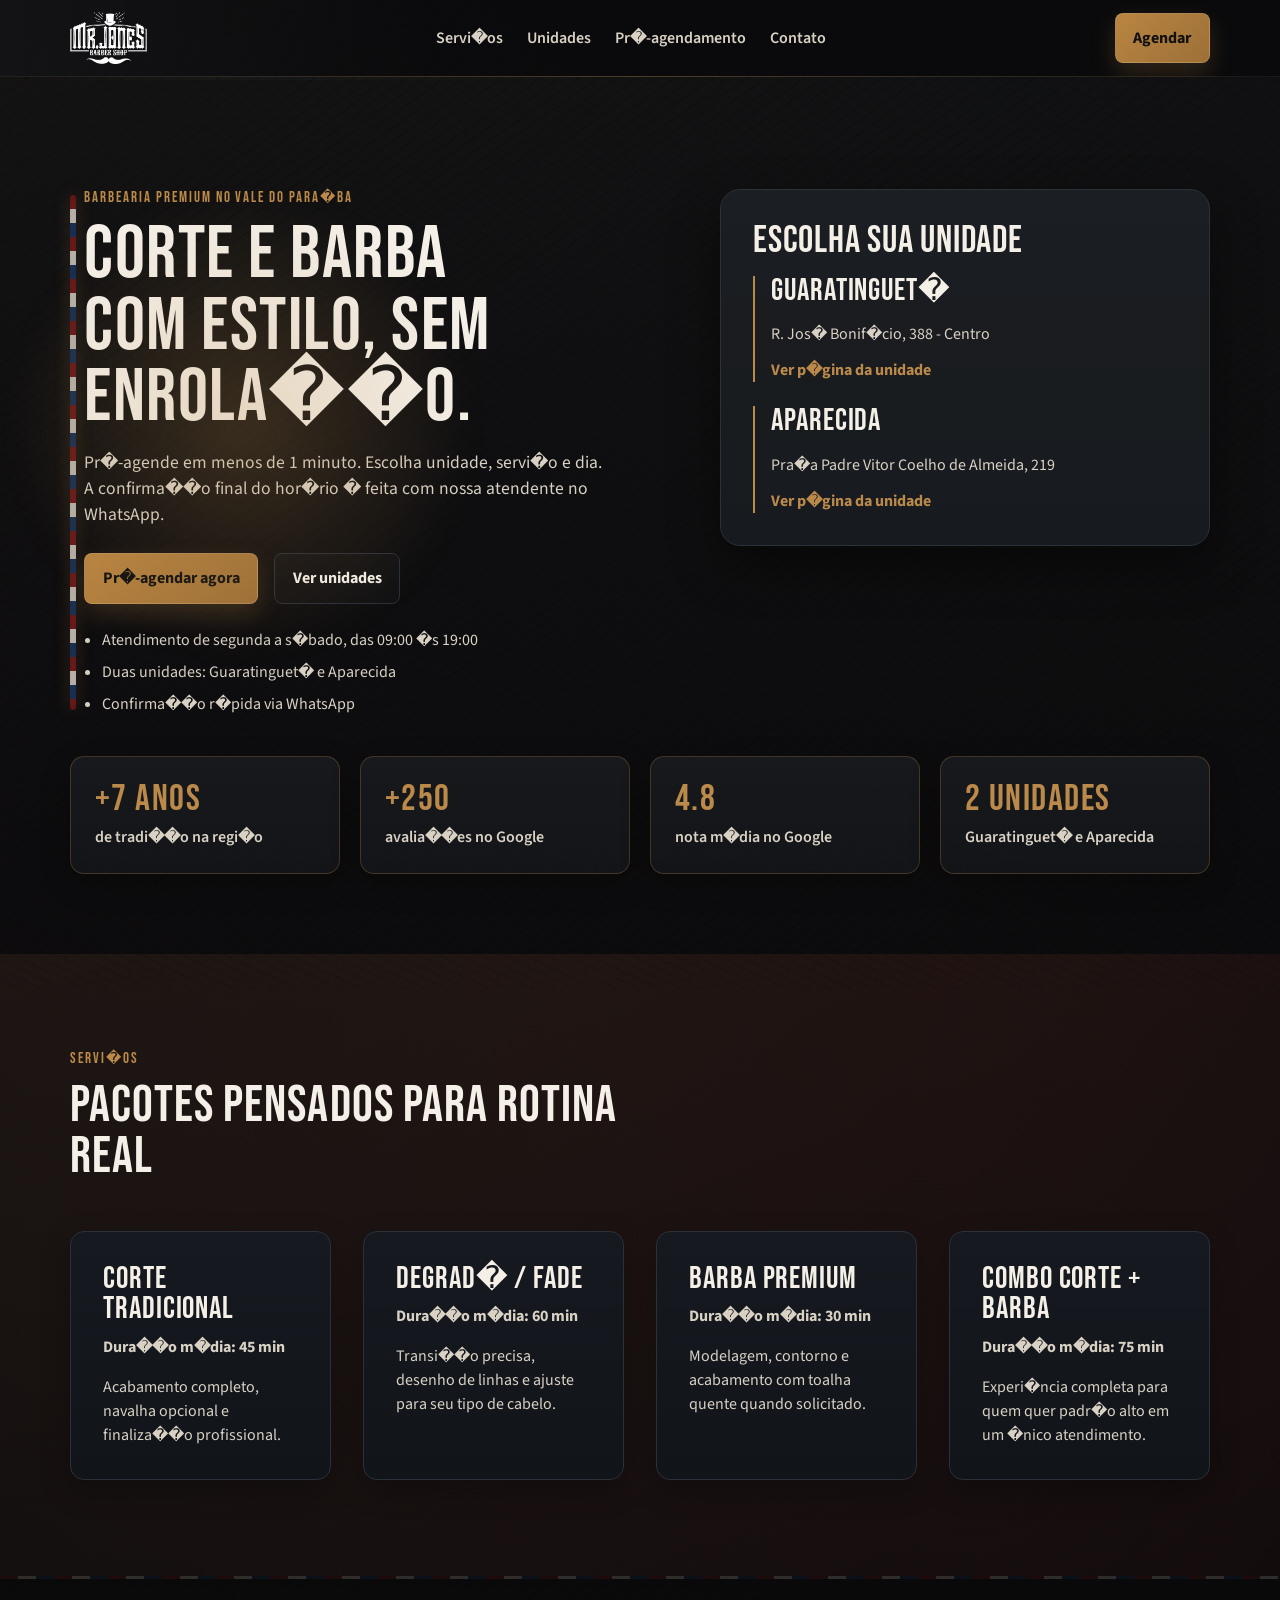
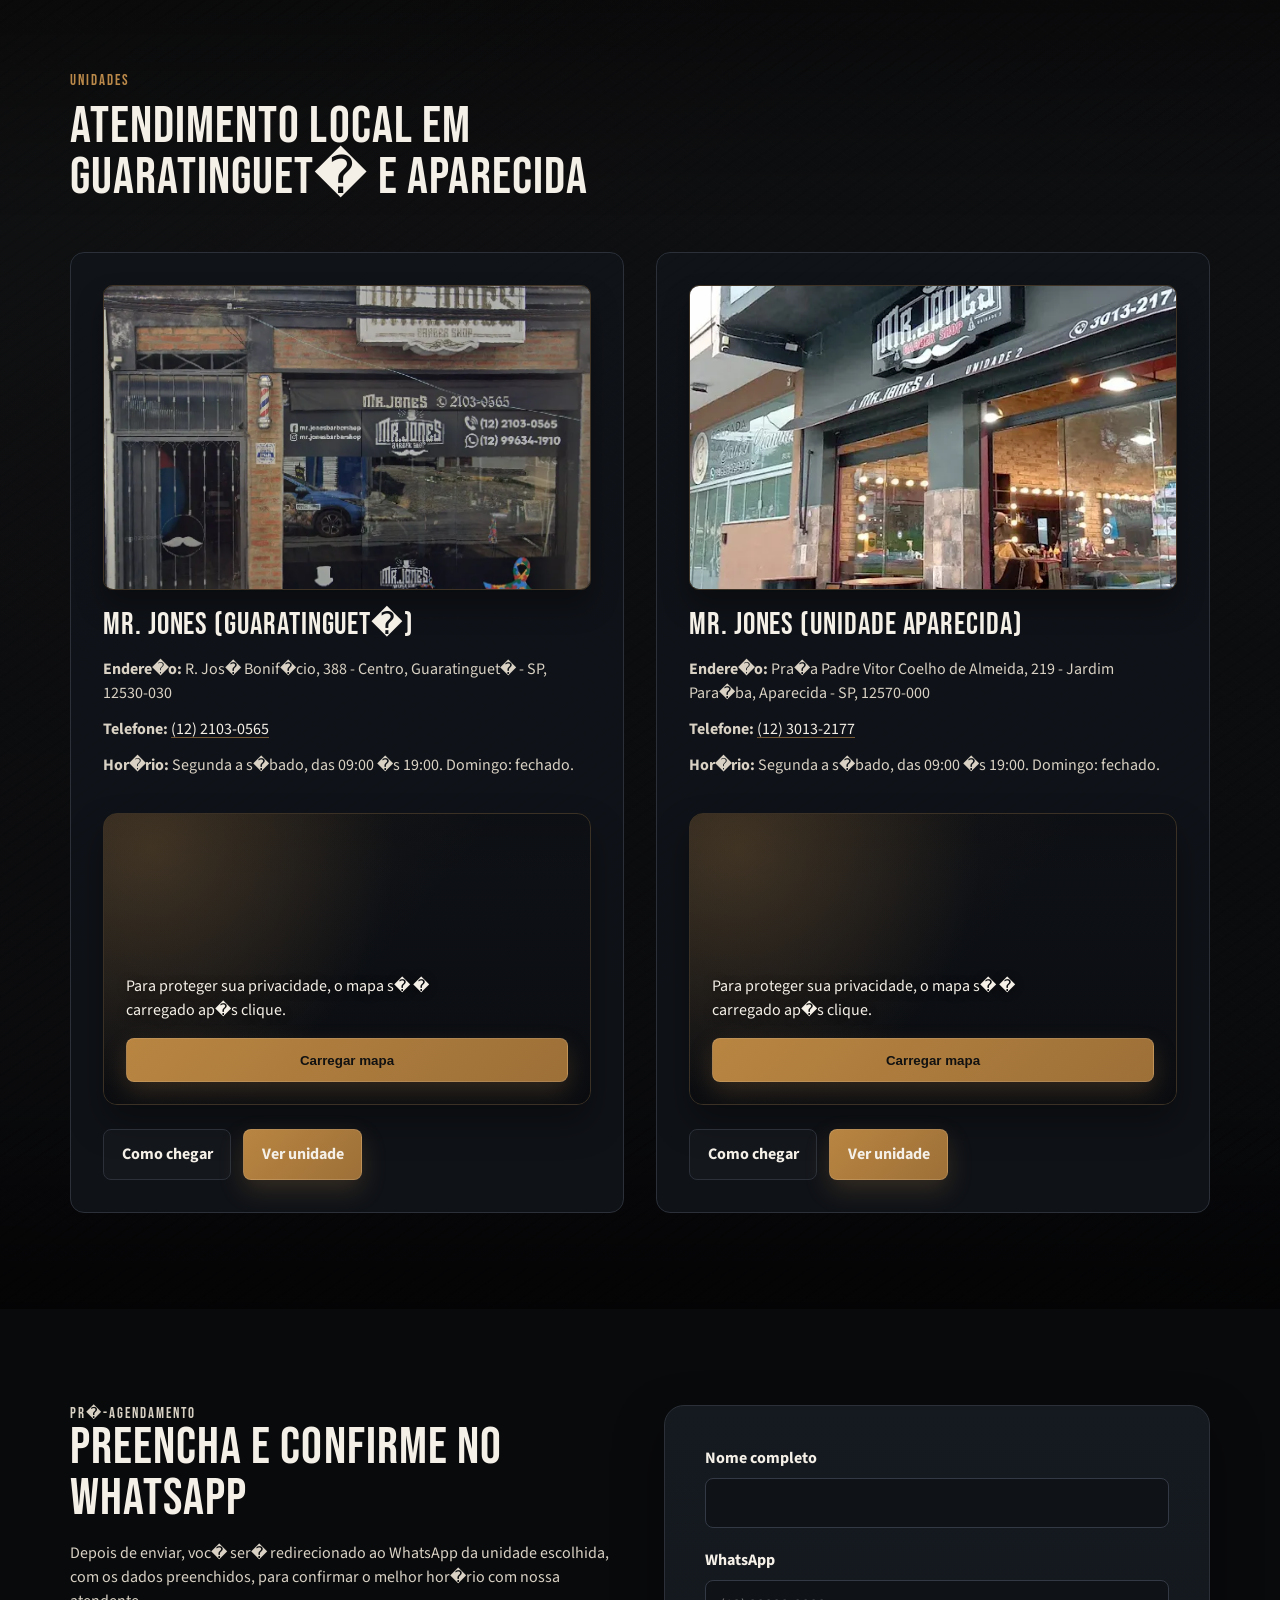
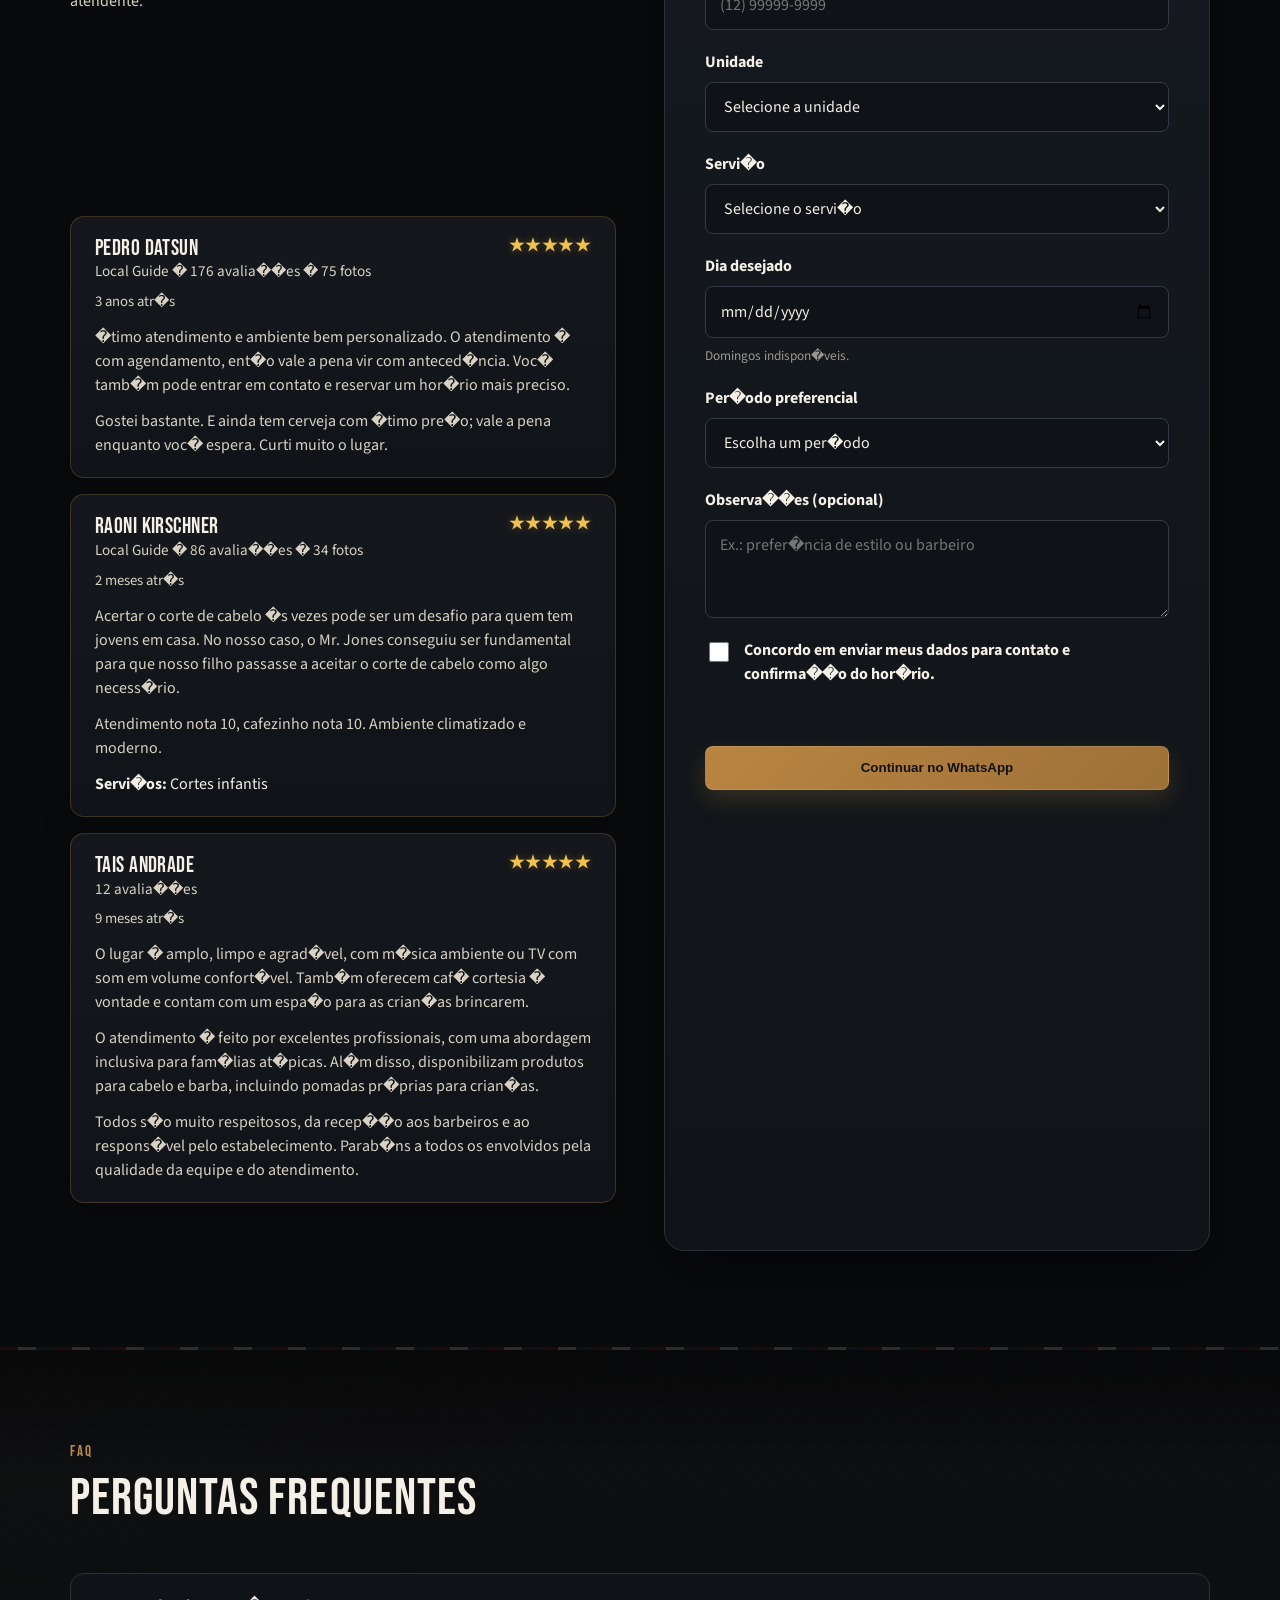
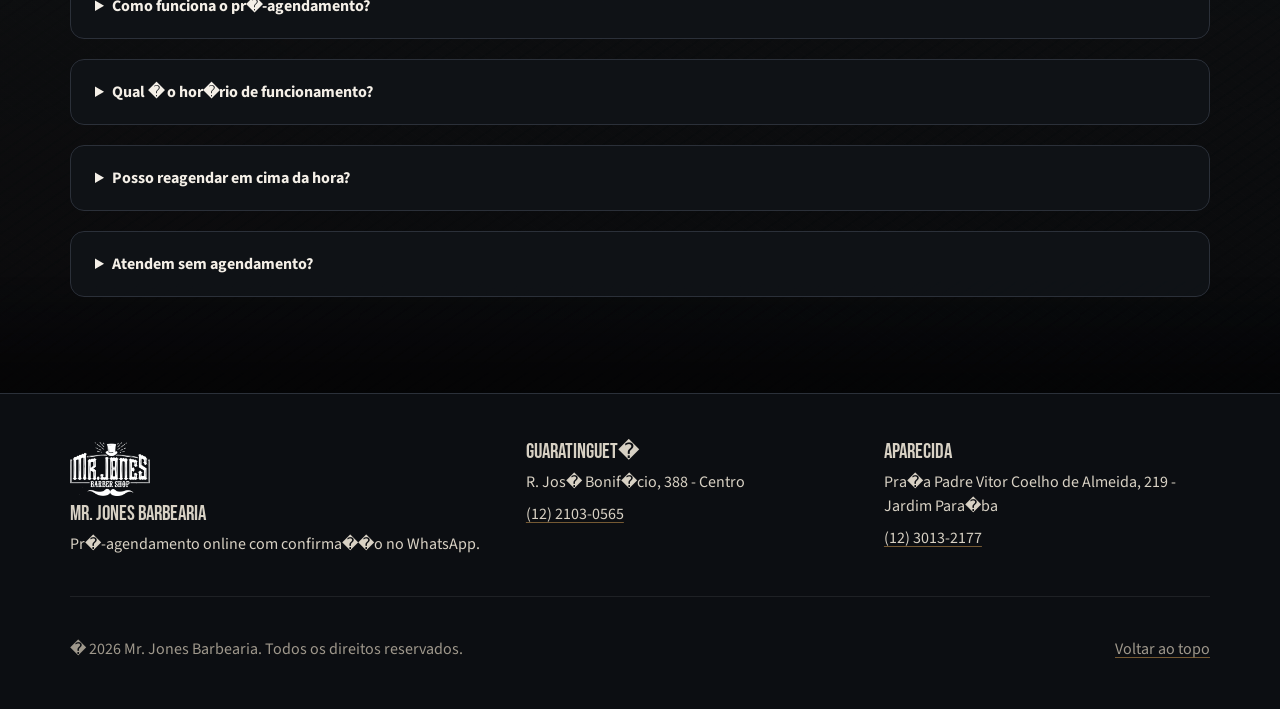
==== commit 861d7d1e: "fix: ajustar caminhos relativos para GitHub Pages" ====
--- a/index.html
+++ b/index.html
@@ -1,28 +1,28 @@
-﻿<!doctype html>
+<!doctype html>
 <html lang="pt-BR">
 <head>
   <meta charset="utf-8">
   <meta http-equiv="x-ua-compatible" content="ie=edge">
   <meta name="viewport" content="width=device-width, initial-scale=1">
-  <title>Mr. Jones Barbearia | Guaratinguetá e Aparecida | Pré-agendamento</title>
-  <meta name="description" content="Barbearia Mr. Jones em Guaratinguetá e Aparecida. Corte, barba e combo com pré-agendamento online e confirmação rápida no WhatsApp.">
+  <title>Mr. Jones Barbearia | Guaratinguet� e Aparecida | Pr�-agendamento</title>
+  <meta name="description" content="Barbearia Mr. Jones em Guaratinguet� e Aparecida. Corte, barba e combo com pr�-agendamento online e confirma��o r�pida no WhatsApp.">
   <meta name="robots" content="index,follow,max-image-preview:large,max-snippet:-1,max-video-preview:-1">
   <meta name="theme-color" content="#101113">
   <meta name="author" content="Mr. Jones Barbearia">
   <meta property="og:type" content="website">
   <meta property="og:locale" content="pt_BR">
-  <meta property="og:title" content="Mr. Jones Barbearia | Guaratinguetá e Aparecida">
-  <meta property="og:description" content="Pré-agende seu horário online e confirme com nosso atendimento pelo WhatsApp.">
+  <meta property="og:title" content="Mr. Jones Barbearia | Guaratinguet� e Aparecida">
+  <meta property="og:description" content="Pr�-agende seu hor�rio online e confirme com nosso atendimento pelo WhatsApp.">
   <meta property="og:url" content="https://SEU-DOMINIO.com.br/">
   <meta property="og:image" content="https://SEU-DOMINIO.com.br/assets/og-mr-jones.svg">
   <meta name="twitter:card" content="summary_large_image">
   <meta name="twitter:title" content="Mr. Jones Barbearia">
-  <meta name="twitter:description" content="Corte e barba em Guaratinguetá e Aparecida com pré-agendamento online.">
+  <meta name="twitter:description" content="Corte e barba em Guaratinguet� e Aparecida com pr�-agendamento online.">
   <link rel="canonical" href="https://SEU-DOMINIO.com.br/">
   <link rel="preconnect" href="https://fonts.googleapis.com">
   <link rel="preconnect" href="https://fonts.gstatic.com" crossorigin>
   <link href="https://fonts.googleapis.com/css2?family=Bebas+Neue&family=Source+Sans+3:wght@400;500;600;700&display=swap" rel="stylesheet">
-  <link rel="icon" href="/assets/favicon.svg" type="image/svg+xml">
+  <link rel="icon" href="assets/favicon.svg" type="image/svg+xml">
   <link rel="stylesheet" href="assets/site.css">
   <script type="application/ld+json">
     {
@@ -31,18 +31,18 @@
         {
           "@type": "Barbershop",
           "@id": "https://SEU-DOMINIO.com.br/#guaratingueta",
-          "name": "Mr. Jones (Guaratinguetá)",
+          "name": "Mr. Jones (Guaratinguet�)",
           "url": "https://SEU-DOMINIO.com.br/",
           "telephone": "+55 12 2103-0565",
           "address": {
             "@type": "PostalAddress",
-            "streetAddress": "R. José Bonifácio, 388 - Centro",
-            "addressLocality": "Guaratinguetá",
+            "streetAddress": "R. Jos� Bonif�cio, 388 - Centro",
+            "addressLocality": "Guaratinguet�",
             "addressRegion": "SP",
             "postalCode": "12530-030",
             "addressCountry": "BR"
           },
-          "areaServed": ["Guaratinguetá", "Aparecida"],
+          "areaServed": ["Guaratinguet�", "Aparecida"],
           "openingHoursSpecification": [
             {
               "@type": "OpeningHoursSpecification",
@@ -60,13 +60,13 @@
           "telephone": "+55 12 3013-2177",
           "address": {
             "@type": "PostalAddress",
-            "streetAddress": "Praça Padre Vitor Coelho de Almeida, 219 - Jardim Paraíba",
+            "streetAddress": "Pra�a Padre Vitor Coelho de Almeida, 219 - Jardim Para�ba",
             "addressLocality": "Aparecida",
             "addressRegion": "SP",
             "postalCode": "12570-000",
             "addressCountry": "BR"
           },
-          "areaServed": ["Aparecida", "Guaratinguetá"],
+          "areaServed": ["Aparecida", "Guaratinguet�"],
           "openingHoursSpecification": [
             {
               "@type": "OpeningHoursSpecification",
@@ -82,18 +82,18 @@
           "mainEntity": [
             {
               "@type": "Question",
-              "name": "Como funciona o pré-agendamento?",
+              "name": "Como funciona o pr�-agendamento?",
               "acceptedAnswer": {
                 "@type": "Answer",
-                "text": "Você preenche o formulário com unidade, serviço e dia desejado. Depois, é direcionado ao WhatsApp para confirmar o horário com a atendente."
+                "text": "Voc� preenche o formul�rio com unidade, servi�o e dia desejado. Depois, � direcionado ao WhatsApp para confirmar o hor�rio com a atendente."
               }
             },
             {
               "@type": "Question",
-              "name": "Qual é o horário de atendimento?",
+              "name": "Qual � o hor�rio de atendimento?",
               "acceptedAnswer": {
                 "@type": "Answer",
-                "text": "Atendemos de segunda a sábado, das 09:00 às 19:00. Domingo: fechado."
+                "text": "Atendemos de segunda a s�bado, das 09:00 �s 19:00. Domingo: fechado."
               }
             },
             {
@@ -101,7 +101,7 @@
               "name": "Posso escolher a unidade no agendamento?",
               "acceptedAnswer": {
                 "@type": "Answer",
-                "text": "Sim. No formulário, você escolhe entre Guaratinguetá e Aparecida antes de confirmar no WhatsApp."
+                "text": "Sim. No formul�rio, voc� escolhe entre Guaratinguet� e Aparecida antes de confirmar no WhatsApp."
               }
             }
           ]
@@ -111,17 +111,17 @@
   </script>
 </head>
 <body>
-  <a class="skip-link" href="#conteudo">Pular para o conteúdo principal</a>
+  <a class="skip-link" href="#conteudo">Pular para o conte�do principal</a>
 
   <header class="site-header" id="topo">
     <div class="container nav-wrap">
-      <a href="#topo" class="brand" aria-label="Ir para o topo da página">
-        <img class="brand-logo" src="/assets/img/logo-branca.webp" alt="Mr. Jones Barbearia" width="560" height="379">
+      <a href="#topo" class="brand" aria-label="Ir para o topo da p�gina">
+        <img class="brand-logo" src="assets/img/logo-branca.webp" alt="Mr. Jones Barbearia" width="560" height="379">
       </a>
-      <nav class="main-nav" aria-label="Navegação principal">
-        <a href="/servicos/">Serviços</a>
-        <a href="/unidades/">Unidades</a>
-        <a href="#pre-agendamento">Pré-agendamento</a>
+      <nav class="main-nav" aria-label="Navega��o principal">
+        <a href="servicos/">Servi�os</a>
+        <a href="unidades/">Unidades</a>
+        <a href="#pre-agendamento">Pr�-agendamento</a>
         <a href="#contato">Contato</a>
       </nav>
       <a class="btn btn-primary nav-cta" href="#pre-agendamento">Agendar</a>
@@ -129,10 +129,10 @@
         Menu
       </button>
     </div>
-    <nav class="mobile-nav" id="mobile-nav" aria-label="Navegação mobile">
-      <a href="/servicos/">Serviços</a>
-      <a href="/unidades/">Unidades</a>
-      <a href="#pre-agendamento">Pré-agendamento</a>
+    <nav class="mobile-nav" id="mobile-nav" aria-label="Navega��o mobile">
+      <a href="servicos/">Servi�os</a>
+      <a href="unidades/">Unidades</a>
+      <a href="#pre-agendamento">Pr�-agendamento</a>
       <a href="#contato">Contato</a>
     </nav>
   </header>
@@ -142,33 +142,33 @@
       <div class="texture-layer" aria-hidden="true"></div>
       <div class="container hero-grid">
         <div class="hero-copy" data-reveal>
-          <p class="eyebrow">Barbearia premium no Vale do Paraíba</p>
-          <h1>Corte e barba com estilo, sem enrolação.</h1>
+          <p class="eyebrow">Barbearia premium no Vale do Para�ba</p>
+          <h1>Corte e barba com estilo, sem enrola��o.</h1>
           <p class="hero-lead">
-            Pré-agende em menos de 1 minuto. Escolha unidade, serviço e dia. A confirmação final do horário é feita com nossa atendente no WhatsApp.
+            Pr�-agende em menos de 1 minuto. Escolha unidade, servi�o e dia. A confirma��o final do hor�rio � feita com nossa atendente no WhatsApp.
           </p>
           <div class="hero-actions">
-            <a class="btn btn-primary" href="#pre-agendamento">Pré-agendar agora</a>
-            <a class="btn btn-ghost" href="/unidades/">Ver unidades</a>
+            <a class="btn btn-primary" href="#pre-agendamento">Pr�-agendar agora</a>
+            <a class="btn btn-ghost" href="unidades/">Ver unidades</a>
           </div>
           <ul class="hero-points" aria-label="Diferenciais">
-            <li>Atendimento de segunda a sábado, das 09:00 às 19:00</li>
-            <li>Duas unidades: Guaratinguetá e Aparecida</li>
-            <li>Confirmação rápida via WhatsApp</li>
+            <li>Atendimento de segunda a s�bado, das 09:00 �s 19:00</li>
+            <li>Duas unidades: Guaratinguet� e Aparecida</li>
+            <li>Confirma��o r�pida via WhatsApp</li>
           </ul>
         </div>
         <aside class="hero-panel" data-reveal>
           <h2>Escolha sua unidade</h2>
           <div class="unit-quick">
             <article>
-              <h3>Guaratinguetá</h3>
-              <p>R. José Bonifácio, 388 - Centro</p>
-              <a href="/unidades/guaratingueta/" class="text-link">Ver página da unidade</a>
+              <h3>Guaratinguet�</h3>
+              <p>R. Jos� Bonif�cio, 388 - Centro</p>
+              <a href="unidades/guaratingueta/" class="text-link">Ver p�gina da unidade</a>
             </article>
             <article>
               <h3>Aparecida</h3>
-              <p>Praça Padre Vitor Coelho de Almeida, 219</p>
-              <a href="/unidades/aparecida/" class="text-link">Ver página da unidade</a>
+              <p>Pra�a Padre Vitor Coelho de Almeida, 219</p>
+              <a href="unidades/aparecida/" class="text-link">Ver p�gina da unidade</a>
             </article>
           </div>
         </aside>
@@ -176,19 +176,19 @@
       <div class="container authority-strip" data-reveal>
         <article class="authority-item">
           <p class="authority-number">+7 anos</p>
-          <p class="authority-label">de tradição na região</p>
+          <p class="authority-label">de tradi��o na regi�o</p>
         </article>
         <article class="authority-item">
           <p class="authority-number">+250</p>
-          <p class="authority-label">avaliações no Google</p>
+          <p class="authority-label">avalia��es no Google</p>
         </article>
         <article class="authority-item">
           <p class="authority-number">4.8</p>
-          <p class="authority-label">nota média no Google</p>
+          <p class="authority-label">nota m�dia no Google</p>
         </article>
         <article class="authority-item">
           <p class="authority-number">2 unidades</p>
-          <p class="authority-label">Guaratinguetá e Aparecida</p>
+          <p class="authority-label">Guaratinguet� e Aparecida</p>
         </article>
       </div>
     </section>
@@ -196,29 +196,29 @@
     <section class="section" id="servicos">
       <div class="container">
         <div class="section-head" data-reveal>
-          <p class="eyebrow">Serviços</p>
+          <p class="eyebrow">Servi�os</p>
           <h2>Pacotes pensados para rotina real</h2>
         </div>
         <div class="services-grid">
           <article class="card" data-reveal>
             <h3>Corte Tradicional</h3>
-            <p class="card-meta">Duração média: 45 min</p>
-            <p>Acabamento completo, navalha opcional e finalização profissional.</p>
+            <p class="card-meta">Dura��o m�dia: 45 min</p>
+            <p>Acabamento completo, navalha opcional e finaliza��o profissional.</p>
           </article>
           <article class="card" data-reveal>
-            <h3>Degradê / Fade</h3>
-            <p class="card-meta">Duração média: 60 min</p>
-            <p>Transição precisa, desenho de linhas e ajuste para seu tipo de cabelo.</p>
+            <h3>Degrad� / Fade</h3>
+            <p class="card-meta">Dura��o m�dia: 60 min</p>
+            <p>Transi��o precisa, desenho de linhas e ajuste para seu tipo de cabelo.</p>
           </article>
           <article class="card" data-reveal>
             <h3>Barba Premium</h3>
-            <p class="card-meta">Duração média: 30 min</p>
+            <p class="card-meta">Dura��o m�dia: 30 min</p>
             <p>Modelagem, contorno e acabamento com toalha quente quando solicitado.</p>
           </article>
           <article class="card" data-reveal>
             <h3>Combo Corte + Barba</h3>
-            <p class="card-meta">Duração média: 75 min</p>
-            <p>Experiência completa para quem quer padrão alto em um único atendimento.</p>
+            <p class="card-meta">Dura��o m�dia: 75 min</p>
+            <p>Experi�ncia completa para quem quer padr�o alto em um �nico atendimento.</p>
           </article>
         </div>
       </div>
@@ -229,47 +229,47 @@
       <div class="container">
         <div class="section-head" data-reveal>
           <p class="eyebrow">Unidades</p>
-          <h2>Atendimento local em Guaratinguetá e Aparecida</h2>
+          <h2>Atendimento local em Guaratinguet� e Aparecida</h2>
         </div>
         <div class="units-grid">
           <article class="unit-card" id="unidade-guaratingueta" data-reveal>
-            <img class="unit-photo" src="assets/img/fachada-guaratingueta.webp" alt="Fachada da unidade Mr. Jones em Guaratinguetá" width="1001" height="815" loading="lazy">
-            <h3>Mr. Jones (Guaratinguetá)</h3>
-            <p><strong>Endereço:</strong> R. José Bonifácio, 388 - Centro, Guaratinguetá - SP, 12530-030</p>
+            <img class="unit-photo" src="assets/img/fachada-guaratingueta.webp" alt="Fachada da unidade Mr. Jones em Guaratinguet�" width="1001" height="815" loading="lazy">
+            <h3>Mr. Jones (Guaratinguet�)</h3>
+            <p><strong>Endere�o:</strong> R. Jos� Bonif�cio, 388 - Centro, Guaratinguet� - SP, 12530-030</p>
             <p><strong>Telefone:</strong> <a href="tel:+551221030565">(12) 2103-0565</a></p>
-            <p><strong>Horário:</strong> Segunda a sábado, das 09:00 às 19:00. Domingo: fechado.</p>
+            <p><strong>Hor�rio:</strong> Segunda a s�bado, das 09:00 �s 19:00. Domingo: fechado.</p>
             <div class="unit-map-wrap">
-              <div class="map-gate" data-map-embed data-map-title="Mapa da unidade Mr. Jones Guaratinguetá" data-map-src="https://www.google.com/maps/embed?pb=!1m18!1m12!1m3!1d3677.715045527085!2d-45.1947347!3d-22.813020299999998!2m3!1f0!2f0!3f0!3m2!1i1024!2i768!4f13.1!3m3!1m2!1s0x94ccc457a8fec66d%3A0xc14eb8229929caf8!2sMr.%20Jones%20(Guaratinguet%C3%A1)!5e0!3m2!1spt-BR!2sbr!4v1773173645947!5m2!1spt-BR!2sbr">
-                <img class="map-cover" src="/maps-guara.png" alt="Prévia do mapa da unidade Mr. Jones Guaratinguetá" width="1024" height="1024" loading="lazy" decoding="async">
+              <div class="map-gate" data-map-embed data-map-title="Mapa da unidade Mr. Jones Guaratinguet�" data-map-src="https://www.google.com/maps/embed?pb=!1m18!1m12!1m3!1d3677.715045527085!2d-45.1947347!3d-22.813020299999998!2m3!1f0!2f0!3f0!3m2!1i1024!2i768!4f13.1!3m3!1m2!1s0x94ccc457a8fec66d%3A0xc14eb8229929caf8!2sMr.%20Jones%20(Guaratinguet%C3%A1)!5e0!3m2!1spt-BR!2sbr!4v1773173645947!5m2!1spt-BR!2sbr">
+                <img class="map-cover" src="maps-guara.png" alt="Pr�via do mapa da unidade Mr. Jones Guaratinguet�" width="1024" height="1024" loading="lazy" decoding="async">
                 <div class="map-gate-overlay">
-                  <p>Para proteger sua privacidade, o mapa só é carregado após clique.</p>
+                  <p>Para proteger sua privacidade, o mapa s� � carregado ap�s clique.</p>
                   <button type="button" class="btn btn-primary map-load-btn">Carregar mapa</button>
                 </div>
               </div>
             </div>
             <div class="unit-actions">
               <a class="btn btn-ghost" href="https://www.google.com/maps/search/?api=1&query=R.+Jose+Bonifacio,+388+-+Centro,+Guaratingueta+-+SP" target="_blank" rel="noopener noreferrer">Como chegar</a>
-              <a class="btn btn-primary" href="/unidades/guaratingueta/">Ver unidade</a>
+              <a class="btn btn-primary" href="unidades/guaratingueta/">Ver unidade</a>
             </div>
           </article>
           <article class="unit-card" id="unidade-aparecida" data-reveal>
             <img class="unit-photo" src="assets/img/fachada-aparecida.webp" alt="Fachada da unidade Mr. Jones em Aparecida" width="574" height="1020" loading="lazy">
             <h3>Mr. Jones (Unidade Aparecida)</h3>
-            <p><strong>Endereço:</strong> Praça Padre Vitor Coelho de Almeida, 219 - Jardim Paraíba, Aparecida - SP, 12570-000</p>
+            <p><strong>Endere�o:</strong> Pra�a Padre Vitor Coelho de Almeida, 219 - Jardim Para�ba, Aparecida - SP, 12570-000</p>
             <p><strong>Telefone:</strong> <a href="tel:+551230132177">(12) 3013-2177</a></p>
-            <p><strong>Horário:</strong> Segunda a sábado, das 09:00 às 19:00. Domingo: fechado.</p>
+            <p><strong>Hor�rio:</strong> Segunda a s�bado, das 09:00 �s 19:00. Domingo: fechado.</p>
             <div class="unit-map-wrap">
               <div class="map-gate" data-map-embed data-map-title="Mapa da unidade Mr. Jones Aparecida" data-map-src="https://www.google.com/maps/embed?pb=!1m18!1m12!1m3!1d3677.0380559800387!2d-45.2244747!3d-22.838081499999998!2m3!1f0!2f0!3f0!3m2!1i1024!2i768!4f13.1!3m3!1m2!1s0x94ccc31ebae0893d%3A0xf783b76e450ad492!2sMr.%20Jones%20(Unidade%20Aparecida)!5e0!3m2!1spt-BR!2sbr!4v1773173598299!5m2!1spt-BR!2sbr">
-                <img class="map-cover" src="/maps-aparecida.png" alt="Prévia do mapa da unidade Mr. Jones Aparecida" width="1024" height="1024" loading="lazy" decoding="async">
+                <img class="map-cover" src="maps-aparecida.png" alt="Pr�via do mapa da unidade Mr. Jones Aparecida" width="1024" height="1024" loading="lazy" decoding="async">
                 <div class="map-gate-overlay">
-                  <p>Para proteger sua privacidade, o mapa só é carregado após clique.</p>
+                  <p>Para proteger sua privacidade, o mapa s� � carregado ap�s clique.</p>
                   <button type="button" class="btn btn-primary map-load-btn">Carregar mapa</button>
                 </div>
               </div>
             </div>
             <div class="unit-actions">
               <a class="btn btn-ghost" href="https://www.google.com/maps/search/?api=1&query=Praca+Padre+Vitor+Coelho+de+Almeida,+219+-+Jardim+Paraiba,+Aparecida+-+SP" target="_blank" rel="noopener noreferrer">Como chegar</a>
-              <a class="btn btn-primary" href="/unidades/aparecida/">Ver unidade</a>
+              <a class="btn btn-primary" href="unidades/aparecida/">Ver unidade</a>
             </div>
           </article>
         </div>
@@ -279,39 +279,39 @@
     <section class="section" id="pre-agendamento">
       <div class="container booking-grid">
         <div class="section-head booking-copy" data-reveal>
-          <p class="eyebrow">Pré-agendamento</p>
+          <p class="eyebrow">Pr�-agendamento</p>
           <h2>Preencha e confirme no WhatsApp</h2>
           <p>
-            Depois de enviar, você será redirecionado ao WhatsApp da unidade escolhida, com os dados preenchidos, para confirmar o melhor horário com nossa atendente.
+            Depois de enviar, voc� ser� redirecionado ao WhatsApp da unidade escolhida, com os dados preenchidos, para confirmar o melhor hor�rio com nossa atendente.
           </p>
-          <div class="reviews-stack" aria-label="Avaliações de clientes">
+          <div class="reviews-stack" aria-label="Avalia��es de clientes">
             <article class="review-card" data-reveal>
               <header class="review-head">
                 <div class="review-author">
-                  <h3>Marco Aurélio Borges Silva</h3>
-                  <p>2 avaliações</p>
+                  <h3>Marco Aur�lio Borges Silva</h3>
+                  <p>2 avalia��es</p>
                 </div>
                 <p class="review-stars" aria-label="5 de 5">&#9733;&#9733;&#9733;&#9733;&#9733;</p>
               </header>
-              <p class="review-time">há um ano</p>
-              <p>Sou cliente desde a inauguração. Excelente atendimento.</p>
+              <p class="review-time">h� um ano</p>
+              <p>Sou cliente desde a inaugura��o. Excelente atendimento.</p>
             </article>
 
             <article class="review-card" data-reveal>
               <header class="review-head">
                 <div class="review-author">
                   <h3>Pedro Datsun</h3>
-                  <p>Local Guide · 176 avaliações · 75 fotos</p>
+                  <p>Local Guide � 176 avalia��es � 75 fotos</p>
                 </div>
                 <p class="review-stars" aria-label="5 de 5">&#9733;&#9733;&#9733;&#9733;&#9733;</p>
               </header>
-              <p class="review-time">3 anos atrás</p>
-              <p>
-                Ótimo atendimento e ambiente bem personalizado. O atendimento é com agendamento, então vale a pena vir com antecedência.
-                Você também pode entrar em contato e reservar um horário mais preciso.
-              </p>
-              <p>
-                Gostei bastante. E ainda tem cerveja com ótimo preço; vale a pena enquanto você espera.
+              <p class="review-time">3 anos atr�s</p>
+              <p>
+                �timo atendimento e ambiente bem personalizado. O atendimento � com agendamento, ent�o vale a pena vir com anteced�ncia.
+                Voc� tamb�m pode entrar em contato e reservar um hor�rio mais preciso.
+              </p>
+              <p>
+                Gostei bastante. E ainda tem cerveja com �timo pre�o; vale a pena enquanto voc� espera.
                 Curti muito o lugar.
               </p>
             </article>
@@ -320,40 +320,40 @@
               <header class="review-head">
                 <div class="review-author">
                   <h3>Raoni Kirschner</h3>
-                  <p>Local Guide · 86 avaliações · 34 fotos</p>
+                  <p>Local Guide � 86 avalia��es � 34 fotos</p>
                 </div>
                 <p class="review-stars" aria-label="5 de 5">&#9733;&#9733;&#9733;&#9733;&#9733;</p>
               </header>
-              <p class="review-time">2 meses atrás</p>
-              <p>
-                Acertar o corte de cabelo às vezes pode ser um desafio para quem tem jovens em casa.
+              <p class="review-time">2 meses atr�s</p>
+              <p>
+                Acertar o corte de cabelo �s vezes pode ser um desafio para quem tem jovens em casa.
                 No nosso caso, o Mr. Jones conseguiu ser fundamental para que nosso filho passasse a
-                aceitar o corte de cabelo como algo necessário.
+                aceitar o corte de cabelo como algo necess�rio.
               </p>
               <p>Atendimento nota 10, cafezinho nota 10. Ambiente climatizado e moderno.</p>
-              <p class="review-service"><strong>Serviços:</strong> Cortes infantis</p>
+              <p class="review-service"><strong>Servi�os:</strong> Cortes infantis</p>
             </article>
 
             <article class="review-card" data-reveal>
               <header class="review-head">
                 <div class="review-author">
                   <h3>Tais Andrade</h3>
-                  <p>12 avaliações</p>
+                  <p>12 avalia��es</p>
                 </div>
                 <p class="review-stars" aria-label="5 de 5">&#9733;&#9733;&#9733;&#9733;&#9733;</p>
               </header>
-              <p class="review-time">9 meses atrás</p>
-              <p>
-                O lugar é amplo, limpo e agradável, com música ambiente ou TV com som em volume confortável.
-                Também oferecem café cortesia à vontade e contam com um espaço para as crianças brincarem.
-              </p>
-              <p>
-                O atendimento é feito por excelentes profissionais, com uma abordagem inclusiva para famílias atípicas.
-                Além disso, disponibilizam produtos para cabelo e barba, incluindo pomadas próprias para crianças.
-              </p>
-              <p>
-                Todos são muito respeitosos, da recepção aos barbeiros e ao responsável pelo estabelecimento.
-                Parabéns a todos os envolvidos pela qualidade da equipe e do atendimento.
+              <p class="review-time">9 meses atr�s</p>
+              <p>
+                O lugar � amplo, limpo e agrad�vel, com m�sica ambiente ou TV com som em volume confort�vel.
+                Tamb�m oferecem caf� cortesia � vontade e contam com um espa�o para as crian�as brincarem.
+              </p>
+              <p>
+                O atendimento � feito por excelentes profissionais, com uma abordagem inclusiva para fam�lias at�picas.
+                Al�m disso, disponibilizam produtos para cabelo e barba, incluindo pomadas pr�prias para crian�as.
+              </p>
+              <p>
+                Todos s�o muito respeitosos, da recep��o aos barbeiros e ao respons�vel pelo estabelecimento.
+                Parab�ns a todos os envolvidos pela qualidade da equipe e do atendimento.
               </p>
             </article>
           </div>
@@ -374,17 +374,17 @@
             <label for="unidade">Unidade</label>
             <select id="unidade" name="unidade" required>
               <option value="">Selecione a unidade</option>
-              <option value="guaratingueta">Mr. Jones (Guaratinguetá)</option>
+              <option value="guaratingueta">Mr. Jones (Guaratinguet�)</option>
               <option value="aparecida">Mr. Jones (Unidade Aparecida)</option>
             </select>
           </div>
 
           <div class="form-row">
-            <label for="servico">Serviço</label>
+            <label for="servico">Servi�o</label>
             <select id="servico" name="servico" required>
-              <option value="">Selecione o serviço</option>
+              <option value="">Selecione o servi�o</option>
               <option value="Corte Tradicional">Corte Tradicional</option>
-              <option value="Degradê / Fade">Degradê / Fade</option>
+              <option value="Degrad� / Fade">Degrad� / Fade</option>
               <option value="Barba Premium">Barba Premium</option>
               <option value="Combo Corte + Barba">Combo Corte + Barba</option>
             </select>
@@ -393,27 +393,27 @@
           <div class="form-row">
             <label for="data">Dia desejado</label>
             <input id="data" name="data" type="date" required>
-            <small class="hint">Domingos indisponíveis.</small>
-          </div>
-
-          <div class="form-row">
-            <label for="periodo">Período preferencial</label>
+            <small class="hint">Domingos indispon�veis.</small>
+          </div>
+
+          <div class="form-row">
+            <label for="periodo">Per�odo preferencial</label>
             <select id="periodo" name="periodo" required>
-              <option value="">Escolha um período</option>
-              <option value="Manhã (09:00-12:00)">Manhã (09:00-12:00)</option>
+              <option value="">Escolha um per�odo</option>
+              <option value="Manh� (09:00-12:00)">Manh� (09:00-12:00)</option>
               <option value="Tarde (12:00-17:00)">Tarde (12:00-17:00)</option>
               <option value="Fim de tarde (17:00-19:00)">Fim de tarde (17:00-19:00)</option>
             </select>
           </div>
 
           <div class="form-row">
-            <label for="observacoes">Observações (opcional)</label>
-            <textarea id="observacoes" name="observacoes" rows="3" placeholder="Ex.: preferência de estilo ou barbeiro"></textarea>
+            <label for="observacoes">Observa��es (opcional)</label>
+            <textarea id="observacoes" name="observacoes" rows="3" placeholder="Ex.: prefer�ncia de estilo ou barbeiro"></textarea>
           </div>
 
           <div class="form-row checkbox-row">
             <input id="consentimento" name="consentimento" type="checkbox" required>
-            <label for="consentimento">Concordo em enviar meus dados para contato e confirmação do horário.</label>
+            <label for="consentimento">Concordo em enviar meus dados para contato e confirma��o do hor�rio.</label>
           </div>
 
           <p class="form-feedback" id="form-feedback" role="status" aria-live="polite"></p>
@@ -432,20 +432,20 @@
         </div>
         <div class="faq-grid">
           <details data-reveal>
-            <summary>Como funciona o pré-agendamento?</summary>
-            <p>Você escolhe unidade, serviço e dia desejado. Em seguida, abrimos o WhatsApp da unidade para confirmação final do horário.</p>
+            <summary>Como funciona o pr�-agendamento?</summary>
+            <p>Voc� escolhe unidade, servi�o e dia desejado. Em seguida, abrimos o WhatsApp da unidade para confirma��o final do hor�rio.</p>
           </details>
           <details data-reveal>
-            <summary>Qual é o horário de funcionamento?</summary>
-            <p>Segunda a sábado, das 09:00 às 19:00. Domingo: fechado.</p>
+            <summary>Qual � o hor�rio de funcionamento?</summary>
+            <p>Segunda a s�bado, das 09:00 �s 19:00. Domingo: fechado.</p>
           </details>
           <details data-reveal>
             <summary>Posso reagendar em cima da hora?</summary>
-            <p>Sim, sujeito à disponibilidade da agenda da unidade. O canal mais rápido para ajuste é o WhatsApp.</p>
+            <p>Sim, sujeito � disponibilidade da agenda da unidade. O canal mais r�pido para ajuste � o WhatsApp.</p>
           </details>
           <details data-reveal>
             <summary>Atendem sem agendamento?</summary>
-            <p>Quando houver vaga no momento, sim. Recomendamos pré-agendar para reduzir a espera.</p>
+            <p>Quando houver vaga no momento, sim. Recomendamos pr�-agendar para reduzir a espera.</p>
           </details>
         </div>
       </div>
@@ -455,23 +455,23 @@
   <footer class="site-footer" id="contato">
     <div class="container footer-grid">
       <div>
-        <img class="footer-logo" src="/assets/img/logo-branca.webp" alt="Mr. Jones Barbearia" width="560" height="379">
+        <img class="footer-logo" src="assets/img/logo-branca.webp" alt="Mr. Jones Barbearia" width="560" height="379">
         <p class="footer-title">Mr. Jones Barbearia</p>
-        <p>Pré-agendamento online com confirmação no WhatsApp.</p>
+        <p>Pr�-agendamento online com confirma��o no WhatsApp.</p>
       </div>
       <div>
-        <p class="footer-title">Guaratinguetá</p>
-        <p>R. José Bonifácio, 388 - Centro</p>
+        <p class="footer-title">Guaratinguet�</p>
+        <p>R. Jos� Bonif�cio, 388 - Centro</p>
         <p><a href="tel:+551221030565">(12) 2103-0565</a></p>
       </div>
       <div>
         <p class="footer-title">Aparecida</p>
-        <p>Praça Padre Vitor Coelho de Almeida, 219 - Jardim Paraíba</p>
+        <p>Pra�a Padre Vitor Coelho de Almeida, 219 - Jardim Para�ba</p>
         <p><a href="tel:+551230132177">(12) 3013-2177</a></p>
       </div>
     </div>
     <div class="container footer-bottom">
-      <p>© <span id="year"></span> Mr. Jones Barbearia. Todos os direitos reservados.</p>
+      <p>� <span id="year"></span> Mr. Jones Barbearia. Todos os direitos reservados.</p>
       <a href="#topo">Voltar ao topo</a>
     </div>
   </footer>
@@ -482,3 +482,4 @@
 
 
 
+
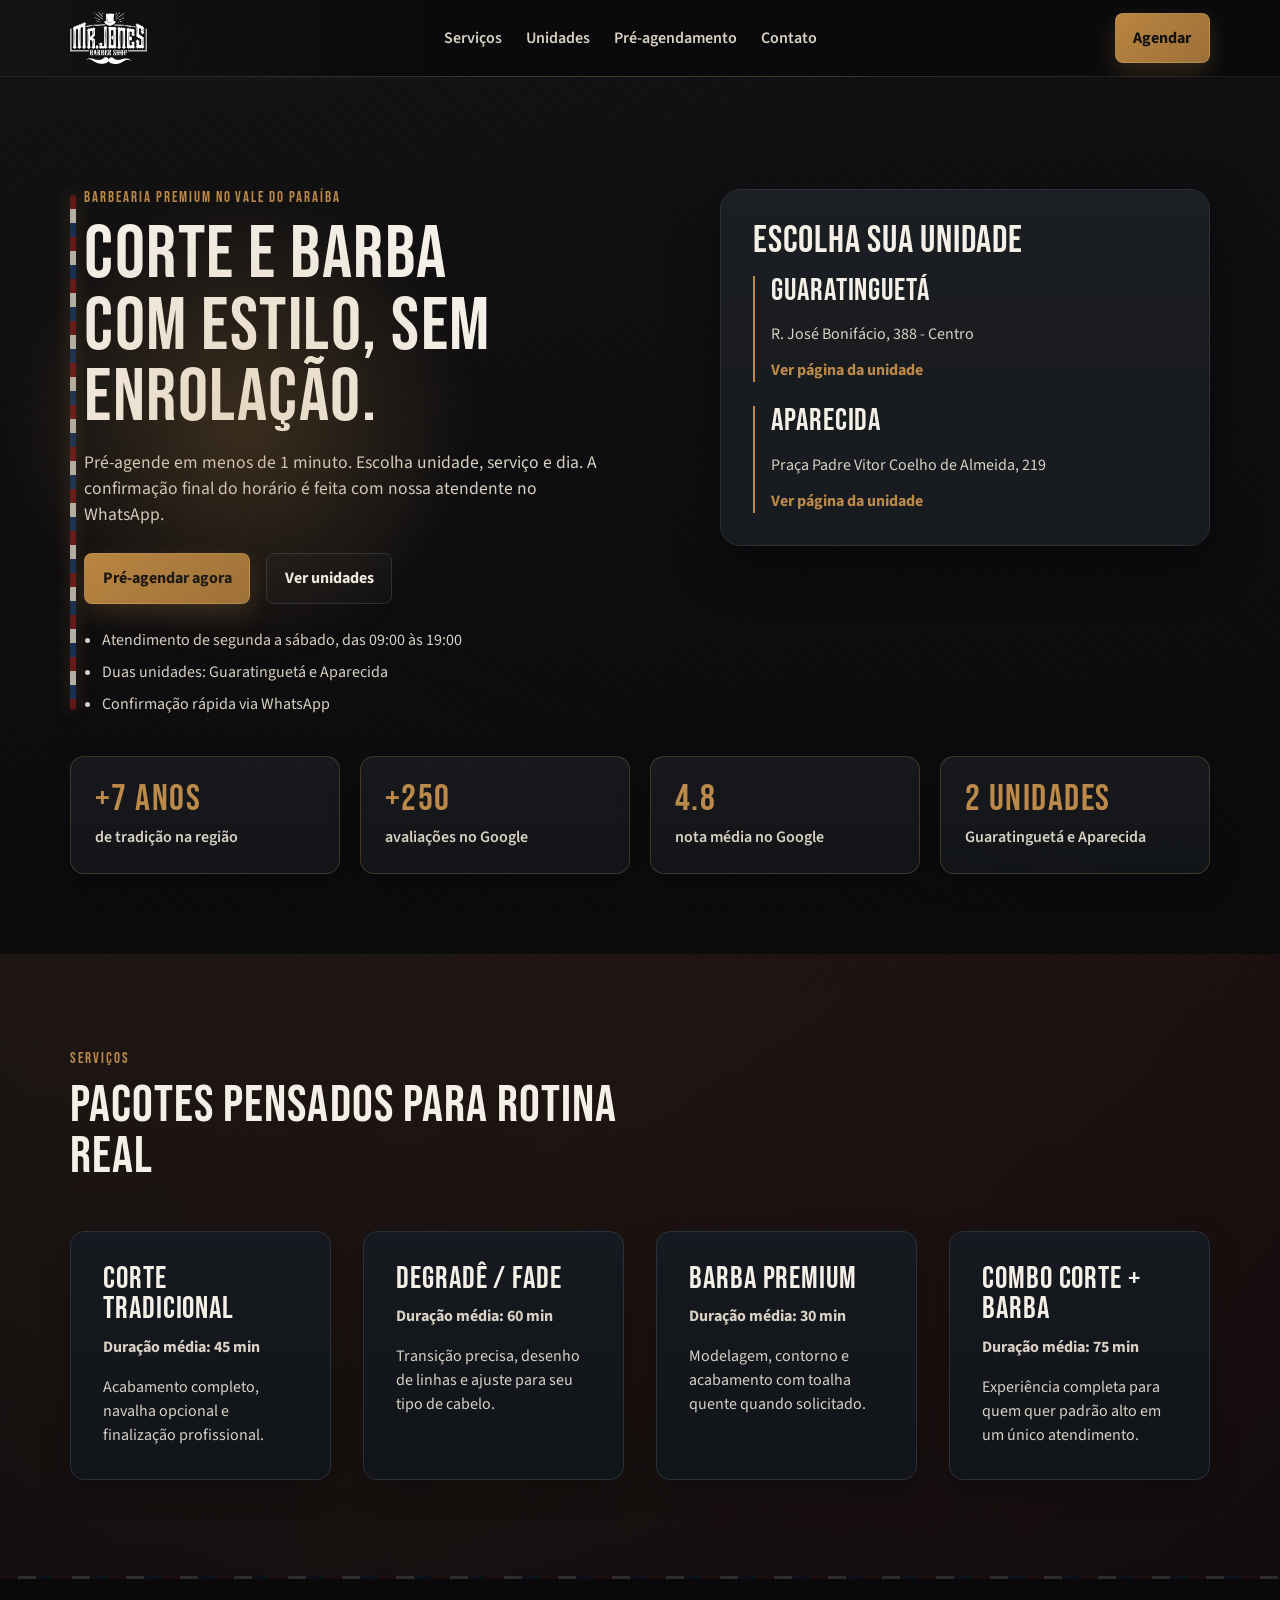
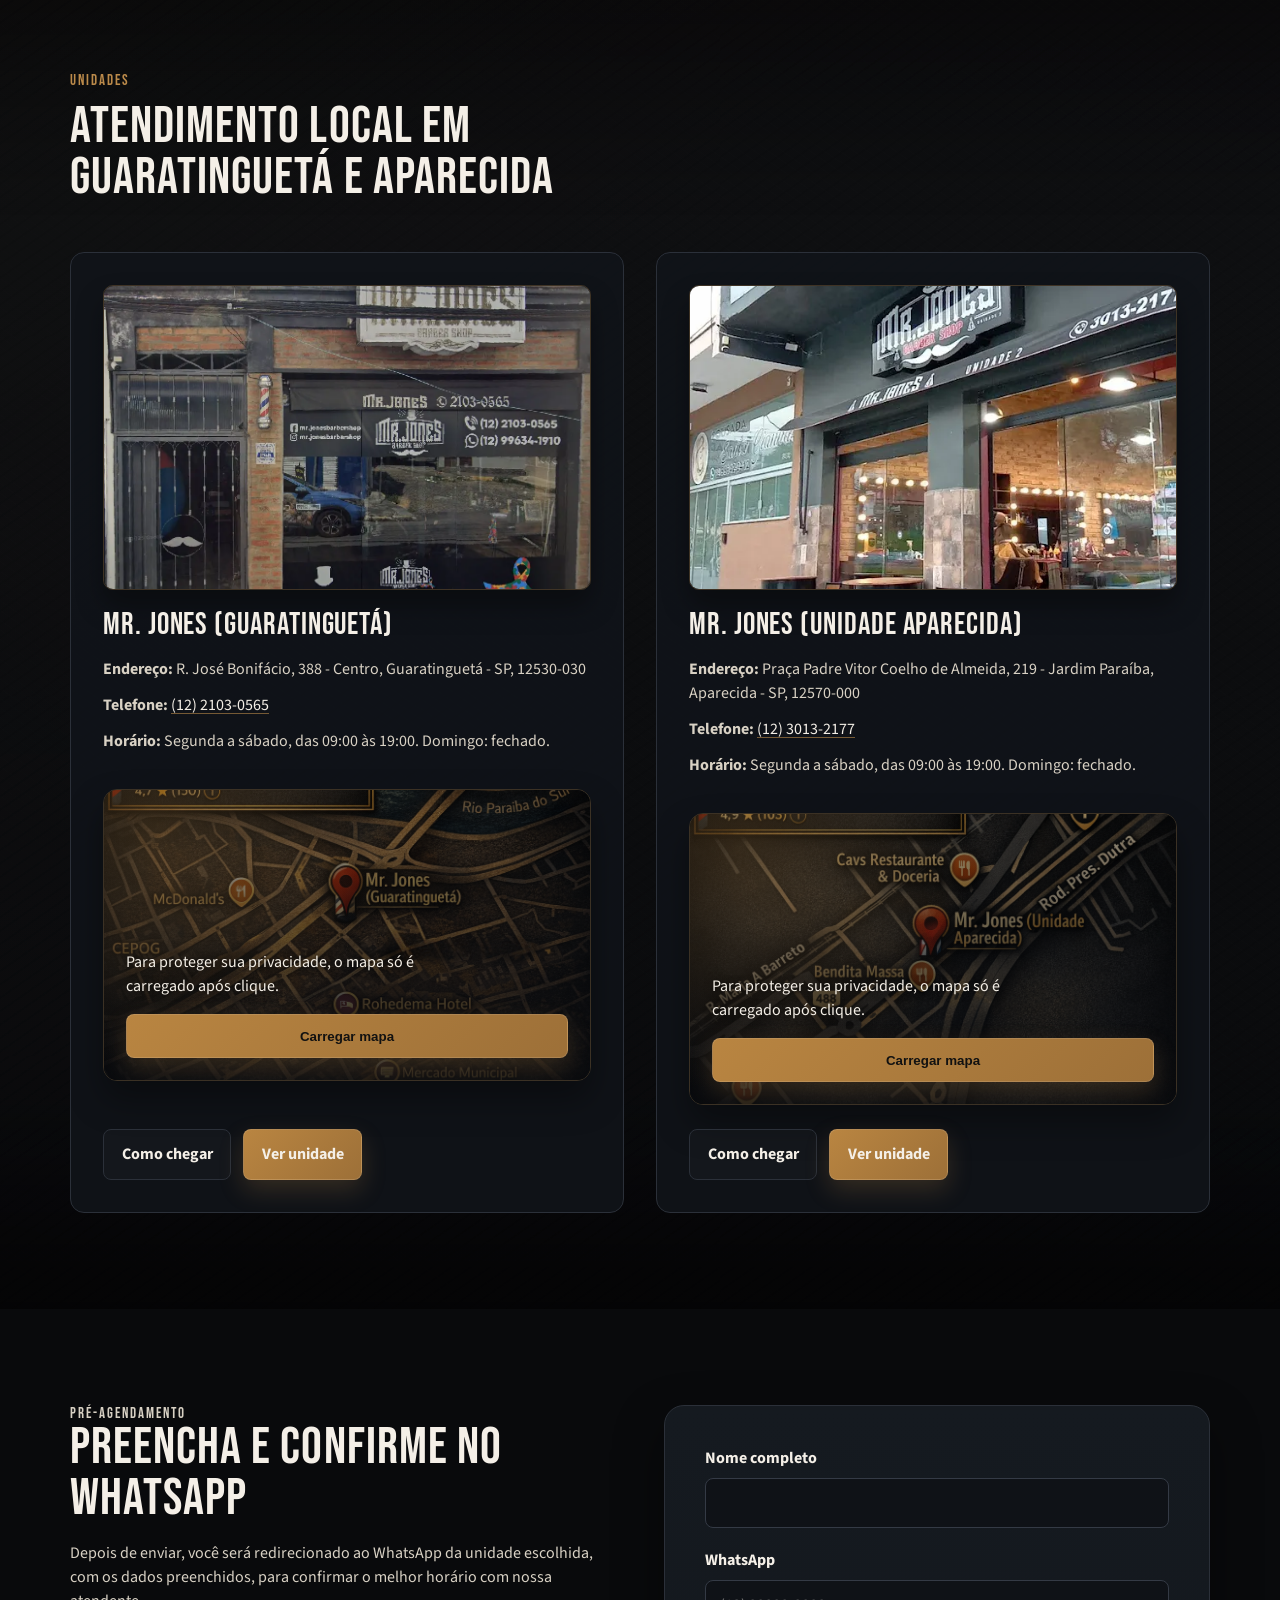
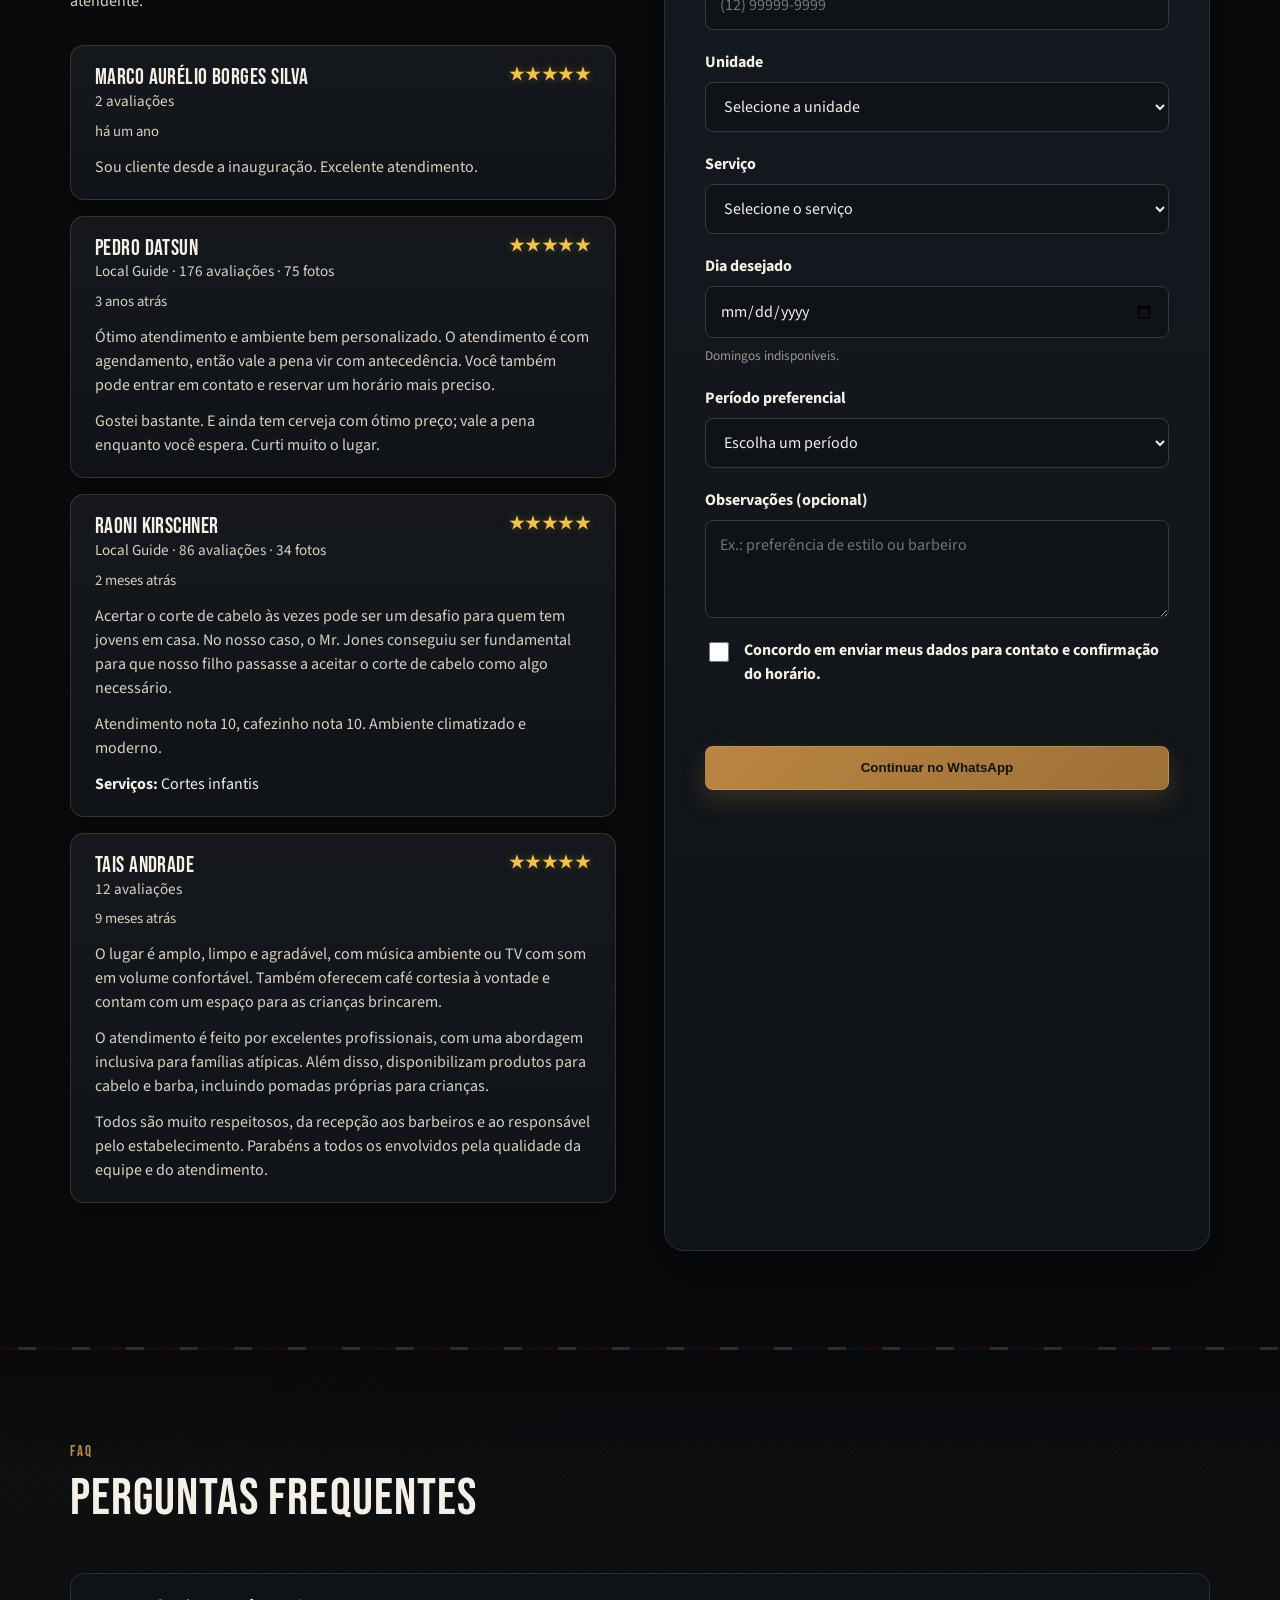
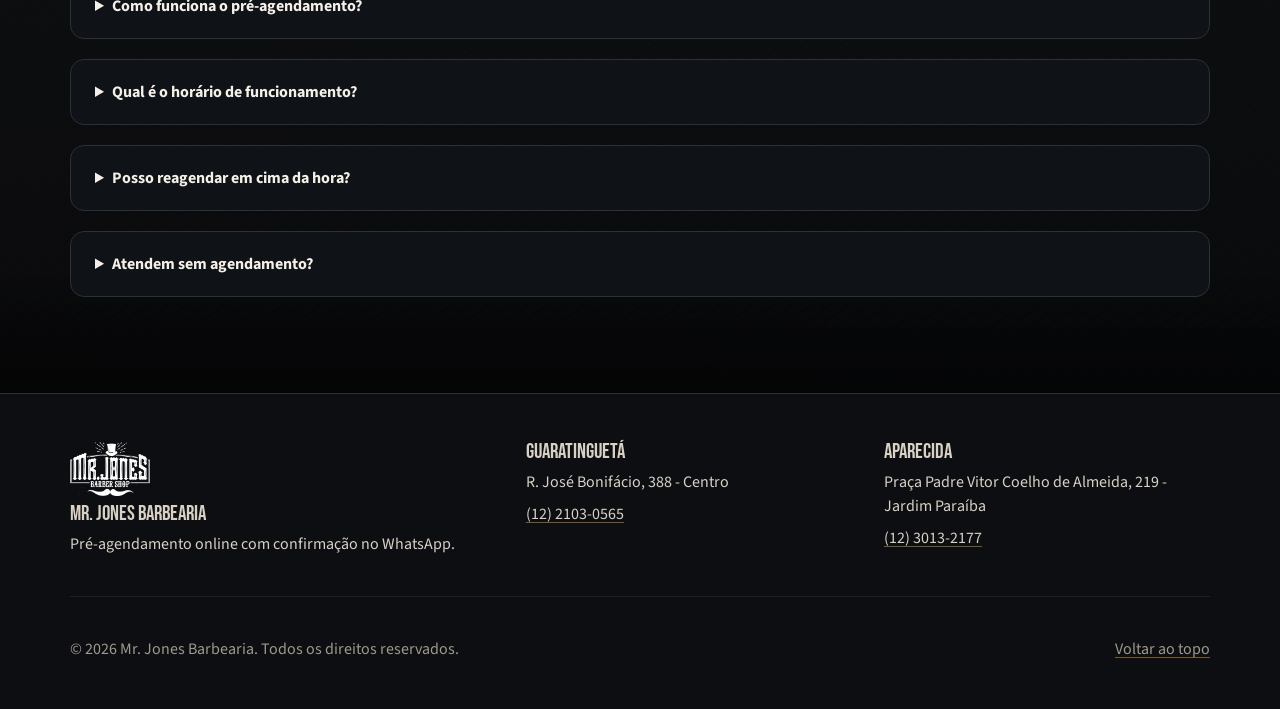
==== commit a9dd9795: "fix: padronizar encoding UTF-8 nas paginas e assets de texto" ====
--- a/index.html
+++ b/index.html
@@ -1,23 +1,23 @@
-<!doctype html>
+﻿<!doctype html>
 <html lang="pt-BR">
 <head>
   <meta charset="utf-8">
   <meta http-equiv="x-ua-compatible" content="ie=edge">
   <meta name="viewport" content="width=device-width, initial-scale=1">
-  <title>Mr. Jones Barbearia | Guaratinguet� e Aparecida | Pr�-agendamento</title>
-  <meta name="description" content="Barbearia Mr. Jones em Guaratinguet� e Aparecida. Corte, barba e combo com pr�-agendamento online e confirma��o r�pida no WhatsApp.">
+  <title>Mr. Jones Barbearia | Guaratinguetá e Aparecida | Pré-agendamento</title>
+  <meta name="description" content="Barbearia Mr. Jones em Guaratinguetá e Aparecida. Corte, barba e combo com pré-agendamento online e confirmação rápida no WhatsApp.">
   <meta name="robots" content="index,follow,max-image-preview:large,max-snippet:-1,max-video-preview:-1">
   <meta name="theme-color" content="#101113">
   <meta name="author" content="Mr. Jones Barbearia">
   <meta property="og:type" content="website">
   <meta property="og:locale" content="pt_BR">
-  <meta property="og:title" content="Mr. Jones Barbearia | Guaratinguet� e Aparecida">
-  <meta property="og:description" content="Pr�-agende seu hor�rio online e confirme com nosso atendimento pelo WhatsApp.">
+  <meta property="og:title" content="Mr. Jones Barbearia | Guaratinguetá e Aparecida">
+  <meta property="og:description" content="Pré-agende seu horário online e confirme com nosso atendimento pelo WhatsApp.">
   <meta property="og:url" content="https://SEU-DOMINIO.com.br/">
   <meta property="og:image" content="https://SEU-DOMINIO.com.br/assets/og-mr-jones.svg">
   <meta name="twitter:card" content="summary_large_image">
   <meta name="twitter:title" content="Mr. Jones Barbearia">
-  <meta name="twitter:description" content="Corte e barba em Guaratinguet� e Aparecida com pr�-agendamento online.">
+  <meta name="twitter:description" content="Corte e barba em Guaratinguetá e Aparecida com pré-agendamento online.">
   <link rel="canonical" href="https://SEU-DOMINIO.com.br/">
   <link rel="preconnect" href="https://fonts.googleapis.com">
   <link rel="preconnect" href="https://fonts.gstatic.com" crossorigin>
@@ -31,18 +31,18 @@
         {
           "@type": "Barbershop",
           "@id": "https://SEU-DOMINIO.com.br/#guaratingueta",
-          "name": "Mr. Jones (Guaratinguet�)",
+          "name": "Mr. Jones (Guaratinguetá)",
           "url": "https://SEU-DOMINIO.com.br/",
           "telephone": "+55 12 2103-0565",
           "address": {
             "@type": "PostalAddress",
-            "streetAddress": "R. Jos� Bonif�cio, 388 - Centro",
-            "addressLocality": "Guaratinguet�",
+            "streetAddress": "R. José Bonifácio, 388 - Centro",
+            "addressLocality": "Guaratinguetá",
             "addressRegion": "SP",
             "postalCode": "12530-030",
             "addressCountry": "BR"
           },
-          "areaServed": ["Guaratinguet�", "Aparecida"],
+          "areaServed": ["Guaratinguetá", "Aparecida"],
           "openingHoursSpecification": [
             {
               "@type": "OpeningHoursSpecification",
@@ -60,13 +60,13 @@
           "telephone": "+55 12 3013-2177",
           "address": {
             "@type": "PostalAddress",
-            "streetAddress": "Pra�a Padre Vitor Coelho de Almeida, 219 - Jardim Para�ba",
+            "streetAddress": "Praça Padre Vitor Coelho de Almeida, 219 - Jardim Paraíba",
             "addressLocality": "Aparecida",
             "addressRegion": "SP",
             "postalCode": "12570-000",
             "addressCountry": "BR"
           },
-          "areaServed": ["Aparecida", "Guaratinguet�"],
+          "areaServed": ["Aparecida", "Guaratinguetá"],
           "openingHoursSpecification": [
             {
               "@type": "OpeningHoursSpecification",
@@ -82,18 +82,18 @@
           "mainEntity": [
             {
               "@type": "Question",
-              "name": "Como funciona o pr�-agendamento?",
+              "name": "Como funciona o pré-agendamento?",
               "acceptedAnswer": {
                 "@type": "Answer",
-                "text": "Voc� preenche o formul�rio com unidade, servi�o e dia desejado. Depois, � direcionado ao WhatsApp para confirmar o hor�rio com a atendente."
+                "text": "Você preenche o formulário com unidade, serviço e dia desejado. Depois, é direcionado ao WhatsApp para confirmar o horário com a atendente."
               }
             },
             {
               "@type": "Question",
-              "name": "Qual � o hor�rio de atendimento?",
+              "name": "Qual é o horário de atendimento?",
               "acceptedAnswer": {
                 "@type": "Answer",
-                "text": "Atendemos de segunda a s�bado, das 09:00 �s 19:00. Domingo: fechado."
+                "text": "Atendemos de segunda a sábado, das 09:00 às 19:00. Domingo: fechado."
               }
             },
             {
@@ -101,7 +101,7 @@
               "name": "Posso escolher a unidade no agendamento?",
               "acceptedAnswer": {
                 "@type": "Answer",
-                "text": "Sim. No formul�rio, voc� escolhe entre Guaratinguet� e Aparecida antes de confirmar no WhatsApp."
+                "text": "Sim. No formulário, você escolhe entre Guaratinguetá e Aparecida antes de confirmar no WhatsApp."
               }
             }
           ]
@@ -111,17 +111,17 @@
   </script>
 </head>
 <body>
-  <a class="skip-link" href="#conteudo">Pular para o conte�do principal</a>
+  <a class="skip-link" href="#conteudo">Pular para o conteúdo principal</a>
 
   <header class="site-header" id="topo">
     <div class="container nav-wrap">
-      <a href="#topo" class="brand" aria-label="Ir para o topo da p�gina">
+      <a href="#topo" class="brand" aria-label="Ir para o topo da página">
         <img class="brand-logo" src="assets/img/logo-branca.webp" alt="Mr. Jones Barbearia" width="560" height="379">
       </a>
-      <nav class="main-nav" aria-label="Navega��o principal">
-        <a href="servicos/">Servi�os</a>
+      <nav class="main-nav" aria-label="Navegação principal">
+        <a href="servicos/">Serviços</a>
         <a href="unidades/">Unidades</a>
-        <a href="#pre-agendamento">Pr�-agendamento</a>
+        <a href="#pre-agendamento">Pré-agendamento</a>
         <a href="#contato">Contato</a>
       </nav>
       <a class="btn btn-primary nav-cta" href="#pre-agendamento">Agendar</a>
@@ -129,10 +129,10 @@
         Menu
       </button>
     </div>
-    <nav class="mobile-nav" id="mobile-nav" aria-label="Navega��o mobile">
-      <a href="servicos/">Servi�os</a>
+    <nav class="mobile-nav" id="mobile-nav" aria-label="Navegação mobile">
+      <a href="servicos/">Serviços</a>
       <a href="unidades/">Unidades</a>
-      <a href="#pre-agendamento">Pr�-agendamento</a>
+      <a href="#pre-agendamento">Pré-agendamento</a>
       <a href="#contato">Contato</a>
     </nav>
   </header>
@@ -142,33 +142,33 @@
       <div class="texture-layer" aria-hidden="true"></div>
       <div class="container hero-grid">
         <div class="hero-copy" data-reveal>
-          <p class="eyebrow">Barbearia premium no Vale do Para�ba</p>
-          <h1>Corte e barba com estilo, sem enrola��o.</h1>
+          <p class="eyebrow">Barbearia premium no Vale do Paraíba</p>
+          <h1>Corte e barba com estilo, sem enrolação.</h1>
           <p class="hero-lead">
-            Pr�-agende em menos de 1 minuto. Escolha unidade, servi�o e dia. A confirma��o final do hor�rio � feita com nossa atendente no WhatsApp.
+            Pré-agende em menos de 1 minuto. Escolha unidade, serviço e dia. A confirmação final do horário é feita com nossa atendente no WhatsApp.
           </p>
           <div class="hero-actions">
-            <a class="btn btn-primary" href="#pre-agendamento">Pr�-agendar agora</a>
+            <a class="btn btn-primary" href="#pre-agendamento">Pré-agendar agora</a>
             <a class="btn btn-ghost" href="unidades/">Ver unidades</a>
           </div>
           <ul class="hero-points" aria-label="Diferenciais">
-            <li>Atendimento de segunda a s�bado, das 09:00 �s 19:00</li>
-            <li>Duas unidades: Guaratinguet� e Aparecida</li>
-            <li>Confirma��o r�pida via WhatsApp</li>
+            <li>Atendimento de segunda a sábado, das 09:00 às 19:00</li>
+            <li>Duas unidades: Guaratinguetá e Aparecida</li>
+            <li>Confirmação rápida via WhatsApp</li>
           </ul>
         </div>
         <aside class="hero-panel" data-reveal>
           <h2>Escolha sua unidade</h2>
           <div class="unit-quick">
             <article>
-              <h3>Guaratinguet�</h3>
-              <p>R. Jos� Bonif�cio, 388 - Centro</p>
-              <a href="unidades/guaratingueta/" class="text-link">Ver p�gina da unidade</a>
+              <h3>Guaratinguetá</h3>
+              <p>R. José Bonifácio, 388 - Centro</p>
+              <a href="unidades/guaratingueta/" class="text-link">Ver página da unidade</a>
             </article>
             <article>
               <h3>Aparecida</h3>
-              <p>Pra�a Padre Vitor Coelho de Almeida, 219</p>
-              <a href="unidades/aparecida/" class="text-link">Ver p�gina da unidade</a>
+              <p>Praça Padre Vitor Coelho de Almeida, 219</p>
+              <a href="unidades/aparecida/" class="text-link">Ver página da unidade</a>
             </article>
           </div>
         </aside>
@@ -176,19 +176,19 @@
       <div class="container authority-strip" data-reveal>
         <article class="authority-item">
           <p class="authority-number">+7 anos</p>
-          <p class="authority-label">de tradi��o na regi�o</p>
+          <p class="authority-label">de tradição na região</p>
         </article>
         <article class="authority-item">
           <p class="authority-number">+250</p>
-          <p class="authority-label">avalia��es no Google</p>
+          <p class="authority-label">avaliações no Google</p>
         </article>
         <article class="authority-item">
           <p class="authority-number">4.8</p>
-          <p class="authority-label">nota m�dia no Google</p>
+          <p class="authority-label">nota média no Google</p>
         </article>
         <article class="authority-item">
           <p class="authority-number">2 unidades</p>
-          <p class="authority-label">Guaratinguet� e Aparecida</p>
+          <p class="authority-label">Guaratinguetá e Aparecida</p>
         </article>
       </div>
     </section>
@@ -196,29 +196,29 @@
     <section class="section" id="servicos">
       <div class="container">
         <div class="section-head" data-reveal>
-          <p class="eyebrow">Servi�os</p>
+          <p class="eyebrow">Serviços</p>
           <h2>Pacotes pensados para rotina real</h2>
         </div>
         <div class="services-grid">
           <article class="card" data-reveal>
             <h3>Corte Tradicional</h3>
-            <p class="card-meta">Dura��o m�dia: 45 min</p>
-            <p>Acabamento completo, navalha opcional e finaliza��o profissional.</p>
+            <p class="card-meta">Duração média: 45 min</p>
+            <p>Acabamento completo, navalha opcional e finalização profissional.</p>
           </article>
           <article class="card" data-reveal>
-            <h3>Degrad� / Fade</h3>
-            <p class="card-meta">Dura��o m�dia: 60 min</p>
-            <p>Transi��o precisa, desenho de linhas e ajuste para seu tipo de cabelo.</p>
+            <h3>Degradê / Fade</h3>
+            <p class="card-meta">Duração média: 60 min</p>
+            <p>Transição precisa, desenho de linhas e ajuste para seu tipo de cabelo.</p>
           </article>
           <article class="card" data-reveal>
             <h3>Barba Premium</h3>
-            <p class="card-meta">Dura��o m�dia: 30 min</p>
+            <p class="card-meta">Duração média: 30 min</p>
             <p>Modelagem, contorno e acabamento com toalha quente quando solicitado.</p>
           </article>
           <article class="card" data-reveal>
             <h3>Combo Corte + Barba</h3>
-            <p class="card-meta">Dura��o m�dia: 75 min</p>
-            <p>Experi�ncia completa para quem quer padr�o alto em um �nico atendimento.</p>
+            <p class="card-meta">Duração média: 75 min</p>
+            <p>Experiência completa para quem quer padrão alto em um único atendimento.</p>
           </article>
         </div>
       </div>
@@ -229,20 +229,20 @@
       <div class="container">
         <div class="section-head" data-reveal>
           <p class="eyebrow">Unidades</p>
-          <h2>Atendimento local em Guaratinguet� e Aparecida</h2>
+          <h2>Atendimento local em Guaratinguetá e Aparecida</h2>
         </div>
         <div class="units-grid">
           <article class="unit-card" id="unidade-guaratingueta" data-reveal>
-            <img class="unit-photo" src="assets/img/fachada-guaratingueta.webp" alt="Fachada da unidade Mr. Jones em Guaratinguet�" width="1001" height="815" loading="lazy">
-            <h3>Mr. Jones (Guaratinguet�)</h3>
-            <p><strong>Endere�o:</strong> R. Jos� Bonif�cio, 388 - Centro, Guaratinguet� - SP, 12530-030</p>
+            <img class="unit-photo" src="assets/img/fachada-guaratingueta.webp" alt="Fachada da unidade Mr. Jones em Guaratinguetá" width="1001" height="815" loading="lazy">
+            <h3>Mr. Jones (Guaratinguetá)</h3>
+            <p><strong>Endereço:</strong> R. José Bonifácio, 388 - Centro, Guaratinguetá - SP, 12530-030</p>
             <p><strong>Telefone:</strong> <a href="tel:+551221030565">(12) 2103-0565</a></p>
-            <p><strong>Hor�rio:</strong> Segunda a s�bado, das 09:00 �s 19:00. Domingo: fechado.</p>
+            <p><strong>Horário:</strong> Segunda a sábado, das 09:00 às 19:00. Domingo: fechado.</p>
             <div class="unit-map-wrap">
-              <div class="map-gate" data-map-embed data-map-title="Mapa da unidade Mr. Jones Guaratinguet�" data-map-src="https://www.google.com/maps/embed?pb=!1m18!1m12!1m3!1d3677.715045527085!2d-45.1947347!3d-22.813020299999998!2m3!1f0!2f0!3f0!3m2!1i1024!2i768!4f13.1!3m3!1m2!1s0x94ccc457a8fec66d%3A0xc14eb8229929caf8!2sMr.%20Jones%20(Guaratinguet%C3%A1)!5e0!3m2!1spt-BR!2sbr!4v1773173645947!5m2!1spt-BR!2sbr">
-                <img class="map-cover" src="maps-guara.png" alt="Pr�via do mapa da unidade Mr. Jones Guaratinguet�" width="1024" height="1024" loading="lazy" decoding="async">
+              <div class="map-gate" data-map-embed data-map-title="Mapa da unidade Mr. Jones Guaratinguetá" data-map-src="https://www.google.com/maps/embed?pb=!1m18!1m12!1m3!1d3677.715045527085!2d-45.1947347!3d-22.813020299999998!2m3!1f0!2f0!3f0!3m2!1i1024!2i768!4f13.1!3m3!1m2!1s0x94ccc457a8fec66d%3A0xc14eb8229929caf8!2sMr.%20Jones%20(Guaratinguet%C3%A1)!5e0!3m2!1spt-BR!2sbr!4v1773173645947!5m2!1spt-BR!2sbr">
+                <img class="map-cover" src="maps-guara.png" alt="Prévia do mapa da unidade Mr. Jones Guaratinguetá" width="1024" height="1024" loading="lazy" decoding="async">
                 <div class="map-gate-overlay">
-                  <p>Para proteger sua privacidade, o mapa s� � carregado ap�s clique.</p>
+                  <p>Para proteger sua privacidade, o mapa só é carregado após clique.</p>
                   <button type="button" class="btn btn-primary map-load-btn">Carregar mapa</button>
                 </div>
               </div>
@@ -255,14 +255,14 @@
           <article class="unit-card" id="unidade-aparecida" data-reveal>
             <img class="unit-photo" src="assets/img/fachada-aparecida.webp" alt="Fachada da unidade Mr. Jones em Aparecida" width="574" height="1020" loading="lazy">
             <h3>Mr. Jones (Unidade Aparecida)</h3>
-            <p><strong>Endere�o:</strong> Pra�a Padre Vitor Coelho de Almeida, 219 - Jardim Para�ba, Aparecida - SP, 12570-000</p>
+            <p><strong>Endereço:</strong> Praça Padre Vitor Coelho de Almeida, 219 - Jardim Paraíba, Aparecida - SP, 12570-000</p>
             <p><strong>Telefone:</strong> <a href="tel:+551230132177">(12) 3013-2177</a></p>
-            <p><strong>Hor�rio:</strong> Segunda a s�bado, das 09:00 �s 19:00. Domingo: fechado.</p>
+            <p><strong>Horário:</strong> Segunda a sábado, das 09:00 às 19:00. Domingo: fechado.</p>
             <div class="unit-map-wrap">
               <div class="map-gate" data-map-embed data-map-title="Mapa da unidade Mr. Jones Aparecida" data-map-src="https://www.google.com/maps/embed?pb=!1m18!1m12!1m3!1d3677.0380559800387!2d-45.2244747!3d-22.838081499999998!2m3!1f0!2f0!3f0!3m2!1i1024!2i768!4f13.1!3m3!1m2!1s0x94ccc31ebae0893d%3A0xf783b76e450ad492!2sMr.%20Jones%20(Unidade%20Aparecida)!5e0!3m2!1spt-BR!2sbr!4v1773173598299!5m2!1spt-BR!2sbr">
-                <img class="map-cover" src="maps-aparecida.png" alt="Pr�via do mapa da unidade Mr. Jones Aparecida" width="1024" height="1024" loading="lazy" decoding="async">
+                <img class="map-cover" src="maps-aparecida.png" alt="Prévia do mapa da unidade Mr. Jones Aparecida" width="1024" height="1024" loading="lazy" decoding="async">
                 <div class="map-gate-overlay">
-                  <p>Para proteger sua privacidade, o mapa s� � carregado ap�s clique.</p>
+                  <p>Para proteger sua privacidade, o mapa só é carregado após clique.</p>
                   <button type="button" class="btn btn-primary map-load-btn">Carregar mapa</button>
                 </div>
               </div>
@@ -279,39 +279,39 @@
     <section class="section" id="pre-agendamento">
       <div class="container booking-grid">
         <div class="section-head booking-copy" data-reveal>
-          <p class="eyebrow">Pr�-agendamento</p>
+          <p class="eyebrow">Pré-agendamento</p>
           <h2>Preencha e confirme no WhatsApp</h2>
           <p>
-            Depois de enviar, voc� ser� redirecionado ao WhatsApp da unidade escolhida, com os dados preenchidos, para confirmar o melhor hor�rio com nossa atendente.
+            Depois de enviar, você será redirecionado ao WhatsApp da unidade escolhida, com os dados preenchidos, para confirmar o melhor horário com nossa atendente.
           </p>
-          <div class="reviews-stack" aria-label="Avalia��es de clientes">
+          <div class="reviews-stack" aria-label="Avaliações de clientes">
             <article class="review-card" data-reveal>
               <header class="review-head">
                 <div class="review-author">
-                  <h3>Marco Aur�lio Borges Silva</h3>
-                  <p>2 avalia��es</p>
+                  <h3>Marco Aurélio Borges Silva</h3>
+                  <p>2 avaliações</p>
                 </div>
                 <p class="review-stars" aria-label="5 de 5">&#9733;&#9733;&#9733;&#9733;&#9733;</p>
               </header>
-              <p class="review-time">h� um ano</p>
-              <p>Sou cliente desde a inaugura��o. Excelente atendimento.</p>
+              <p class="review-time">há um ano</p>
+              <p>Sou cliente desde a inauguração. Excelente atendimento.</p>
             </article>
 
             <article class="review-card" data-reveal>
               <header class="review-head">
                 <div class="review-author">
                   <h3>Pedro Datsun</h3>
-                  <p>Local Guide � 176 avalia��es � 75 fotos</p>
+                  <p>Local Guide · 176 avaliações · 75 fotos</p>
                 </div>
                 <p class="review-stars" aria-label="5 de 5">&#9733;&#9733;&#9733;&#9733;&#9733;</p>
               </header>
-              <p class="review-time">3 anos atr�s</p>
-              <p>
-                �timo atendimento e ambiente bem personalizado. O atendimento � com agendamento, ent�o vale a pena vir com anteced�ncia.
-                Voc� tamb�m pode entrar em contato e reservar um hor�rio mais preciso.
-              </p>
-              <p>
-                Gostei bastante. E ainda tem cerveja com �timo pre�o; vale a pena enquanto voc� espera.
+              <p class="review-time">3 anos atrás</p>
+              <p>
+                Ótimo atendimento e ambiente bem personalizado. O atendimento é com agendamento, então vale a pena vir com antecedência.
+                Você também pode entrar em contato e reservar um horário mais preciso.
+              </p>
+              <p>
+                Gostei bastante. E ainda tem cerveja com ótimo preço; vale a pena enquanto você espera.
                 Curti muito o lugar.
               </p>
             </article>
@@ -320,40 +320,40 @@
               <header class="review-head">
                 <div class="review-author">
                   <h3>Raoni Kirschner</h3>
-                  <p>Local Guide � 86 avalia��es � 34 fotos</p>
+                  <p>Local Guide · 86 avaliações · 34 fotos</p>
                 </div>
                 <p class="review-stars" aria-label="5 de 5">&#9733;&#9733;&#9733;&#9733;&#9733;</p>
               </header>
-              <p class="review-time">2 meses atr�s</p>
-              <p>
-                Acertar o corte de cabelo �s vezes pode ser um desafio para quem tem jovens em casa.
+              <p class="review-time">2 meses atrás</p>
+              <p>
+                Acertar o corte de cabelo às vezes pode ser um desafio para quem tem jovens em casa.
                 No nosso caso, o Mr. Jones conseguiu ser fundamental para que nosso filho passasse a
-                aceitar o corte de cabelo como algo necess�rio.
+                aceitar o corte de cabelo como algo necessário.
               </p>
               <p>Atendimento nota 10, cafezinho nota 10. Ambiente climatizado e moderno.</p>
-              <p class="review-service"><strong>Servi�os:</strong> Cortes infantis</p>
+              <p class="review-service"><strong>Serviços:</strong> Cortes infantis</p>
             </article>
 
             <article class="review-card" data-reveal>
               <header class="review-head">
                 <div class="review-author">
                   <h3>Tais Andrade</h3>
-                  <p>12 avalia��es</p>
+                  <p>12 avaliações</p>
                 </div>
                 <p class="review-stars" aria-label="5 de 5">&#9733;&#9733;&#9733;&#9733;&#9733;</p>
               </header>
-              <p class="review-time">9 meses atr�s</p>
-              <p>
-                O lugar � amplo, limpo e agrad�vel, com m�sica ambiente ou TV com som em volume confort�vel.
-                Tamb�m oferecem caf� cortesia � vontade e contam com um espa�o para as crian�as brincarem.
-              </p>
-              <p>
-                O atendimento � feito por excelentes profissionais, com uma abordagem inclusiva para fam�lias at�picas.
-                Al�m disso, disponibilizam produtos para cabelo e barba, incluindo pomadas pr�prias para crian�as.
-              </p>
-              <p>
-                Todos s�o muito respeitosos, da recep��o aos barbeiros e ao respons�vel pelo estabelecimento.
-                Parab�ns a todos os envolvidos pela qualidade da equipe e do atendimento.
+              <p class="review-time">9 meses atrás</p>
+              <p>
+                O lugar é amplo, limpo e agradável, com música ambiente ou TV com som em volume confortável.
+                Também oferecem café cortesia à vontade e contam com um espaço para as crianças brincarem.
+              </p>
+              <p>
+                O atendimento é feito por excelentes profissionais, com uma abordagem inclusiva para famílias atípicas.
+                Além disso, disponibilizam produtos para cabelo e barba, incluindo pomadas próprias para crianças.
+              </p>
+              <p>
+                Todos são muito respeitosos, da recepção aos barbeiros e ao responsável pelo estabelecimento.
+                Parabéns a todos os envolvidos pela qualidade da equipe e do atendimento.
               </p>
             </article>
           </div>
@@ -374,17 +374,17 @@
             <label for="unidade">Unidade</label>
             <select id="unidade" name="unidade" required>
               <option value="">Selecione a unidade</option>
-              <option value="guaratingueta">Mr. Jones (Guaratinguet�)</option>
+              <option value="guaratingueta">Mr. Jones (Guaratinguetá)</option>
               <option value="aparecida">Mr. Jones (Unidade Aparecida)</option>
             </select>
           </div>
 
           <div class="form-row">
-            <label for="servico">Servi�o</label>
+            <label for="servico">Serviço</label>
             <select id="servico" name="servico" required>
-              <option value="">Selecione o servi�o</option>
+              <option value="">Selecione o serviço</option>
               <option value="Corte Tradicional">Corte Tradicional</option>
-              <option value="Degrad� / Fade">Degrad� / Fade</option>
+              <option value="Degradê / Fade">Degradê / Fade</option>
               <option value="Barba Premium">Barba Premium</option>
               <option value="Combo Corte + Barba">Combo Corte + Barba</option>
             </select>
@@ -393,27 +393,27 @@
           <div class="form-row">
             <label for="data">Dia desejado</label>
             <input id="data" name="data" type="date" required>
-            <small class="hint">Domingos indispon�veis.</small>
-          </div>
-
-          <div class="form-row">
-            <label for="periodo">Per�odo preferencial</label>
+            <small class="hint">Domingos indisponíveis.</small>
+          </div>
+
+          <div class="form-row">
+            <label for="periodo">Período preferencial</label>
             <select id="periodo" name="periodo" required>
-              <option value="">Escolha um per�odo</option>
-              <option value="Manh� (09:00-12:00)">Manh� (09:00-12:00)</option>
+              <option value="">Escolha um período</option>
+              <option value="Manhã (09:00-12:00)">Manhã (09:00-12:00)</option>
               <option value="Tarde (12:00-17:00)">Tarde (12:00-17:00)</option>
               <option value="Fim de tarde (17:00-19:00)">Fim de tarde (17:00-19:00)</option>
             </select>
           </div>
 
           <div class="form-row">
-            <label for="observacoes">Observa��es (opcional)</label>
-            <textarea id="observacoes" name="observacoes" rows="3" placeholder="Ex.: prefer�ncia de estilo ou barbeiro"></textarea>
+            <label for="observacoes">Observações (opcional)</label>
+            <textarea id="observacoes" name="observacoes" rows="3" placeholder="Ex.: preferência de estilo ou barbeiro"></textarea>
           </div>
 
           <div class="form-row checkbox-row">
             <input id="consentimento" name="consentimento" type="checkbox" required>
-            <label for="consentimento">Concordo em enviar meus dados para contato e confirma��o do hor�rio.</label>
+            <label for="consentimento">Concordo em enviar meus dados para contato e confirmação do horário.</label>
           </div>
 
           <p class="form-feedback" id="form-feedback" role="status" aria-live="polite"></p>
@@ -432,20 +432,20 @@
         </div>
         <div class="faq-grid">
           <details data-reveal>
-            <summary>Como funciona o pr�-agendamento?</summary>
-            <p>Voc� escolhe unidade, servi�o e dia desejado. Em seguida, abrimos o WhatsApp da unidade para confirma��o final do hor�rio.</p>
+            <summary>Como funciona o pré-agendamento?</summary>
+            <p>Você escolhe unidade, serviço e dia desejado. Em seguida, abrimos o WhatsApp da unidade para confirmação final do horário.</p>
           </details>
           <details data-reveal>
-            <summary>Qual � o hor�rio de funcionamento?</summary>
-            <p>Segunda a s�bado, das 09:00 �s 19:00. Domingo: fechado.</p>
+            <summary>Qual é o horário de funcionamento?</summary>
+            <p>Segunda a sábado, das 09:00 às 19:00. Domingo: fechado.</p>
           </details>
           <details data-reveal>
             <summary>Posso reagendar em cima da hora?</summary>
-            <p>Sim, sujeito � disponibilidade da agenda da unidade. O canal mais r�pido para ajuste � o WhatsApp.</p>
+            <p>Sim, sujeito à disponibilidade da agenda da unidade. O canal mais rápido para ajuste é o WhatsApp.</p>
           </details>
           <details data-reveal>
             <summary>Atendem sem agendamento?</summary>
-            <p>Quando houver vaga no momento, sim. Recomendamos pr�-agendar para reduzir a espera.</p>
+            <p>Quando houver vaga no momento, sim. Recomendamos pré-agendar para reduzir a espera.</p>
           </details>
         </div>
       </div>
@@ -457,21 +457,21 @@
       <div>
         <img class="footer-logo" src="assets/img/logo-branca.webp" alt="Mr. Jones Barbearia" width="560" height="379">
         <p class="footer-title">Mr. Jones Barbearia</p>
-        <p>Pr�-agendamento online com confirma��o no WhatsApp.</p>
+        <p>Pré-agendamento online com confirmação no WhatsApp.</p>
       </div>
       <div>
-        <p class="footer-title">Guaratinguet�</p>
-        <p>R. Jos� Bonif�cio, 388 - Centro</p>
+        <p class="footer-title">Guaratinguetá</p>
+        <p>R. José Bonifácio, 388 - Centro</p>
         <p><a href="tel:+551221030565">(12) 2103-0565</a></p>
       </div>
       <div>
         <p class="footer-title">Aparecida</p>
-        <p>Pra�a Padre Vitor Coelho de Almeida, 219 - Jardim Para�ba</p>
+        <p>Praça Padre Vitor Coelho de Almeida, 219 - Jardim Paraíba</p>
         <p><a href="tel:+551230132177">(12) 3013-2177</a></p>
       </div>
     </div>
     <div class="container footer-bottom">
-      <p>� <span id="year"></span> Mr. Jones Barbearia. Todos os direitos reservados.</p>
+      <p>© <span id="year"></span> Mr. Jones Barbearia. Todos os direitos reservados.</p>
       <a href="#topo">Voltar ao topo</a>
     </div>
   </footer>
@@ -483,3 +483,4 @@
 
 
 
+
--- a/assets/site.css
+++ b/assets/site.css
@@ -1,4 +1,4 @@
-:root {
+﻿:root {
   --bg-900: #090a0c;
   --bg-850: #101113;
   --bg-800: #14171b;
@@ -1281,3 +1281,4 @@
     transform: none;
   }
 }
+
